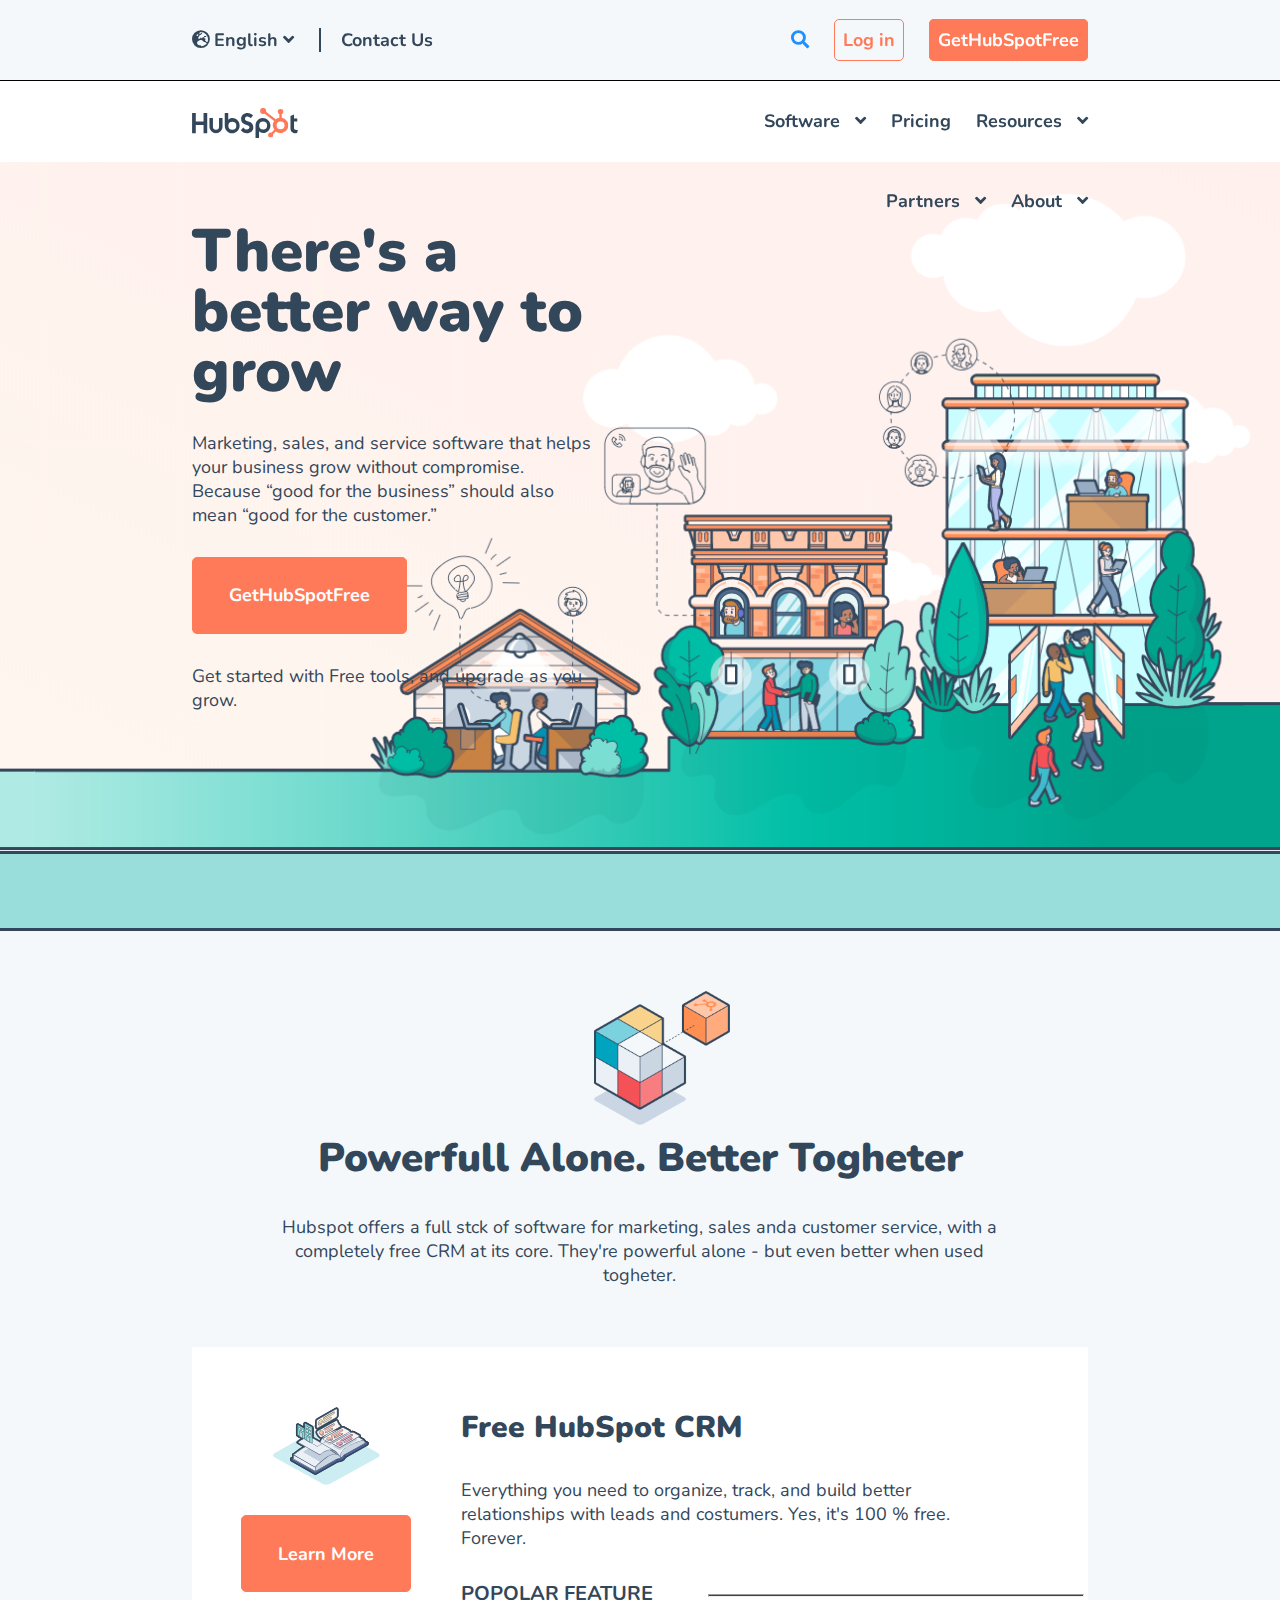
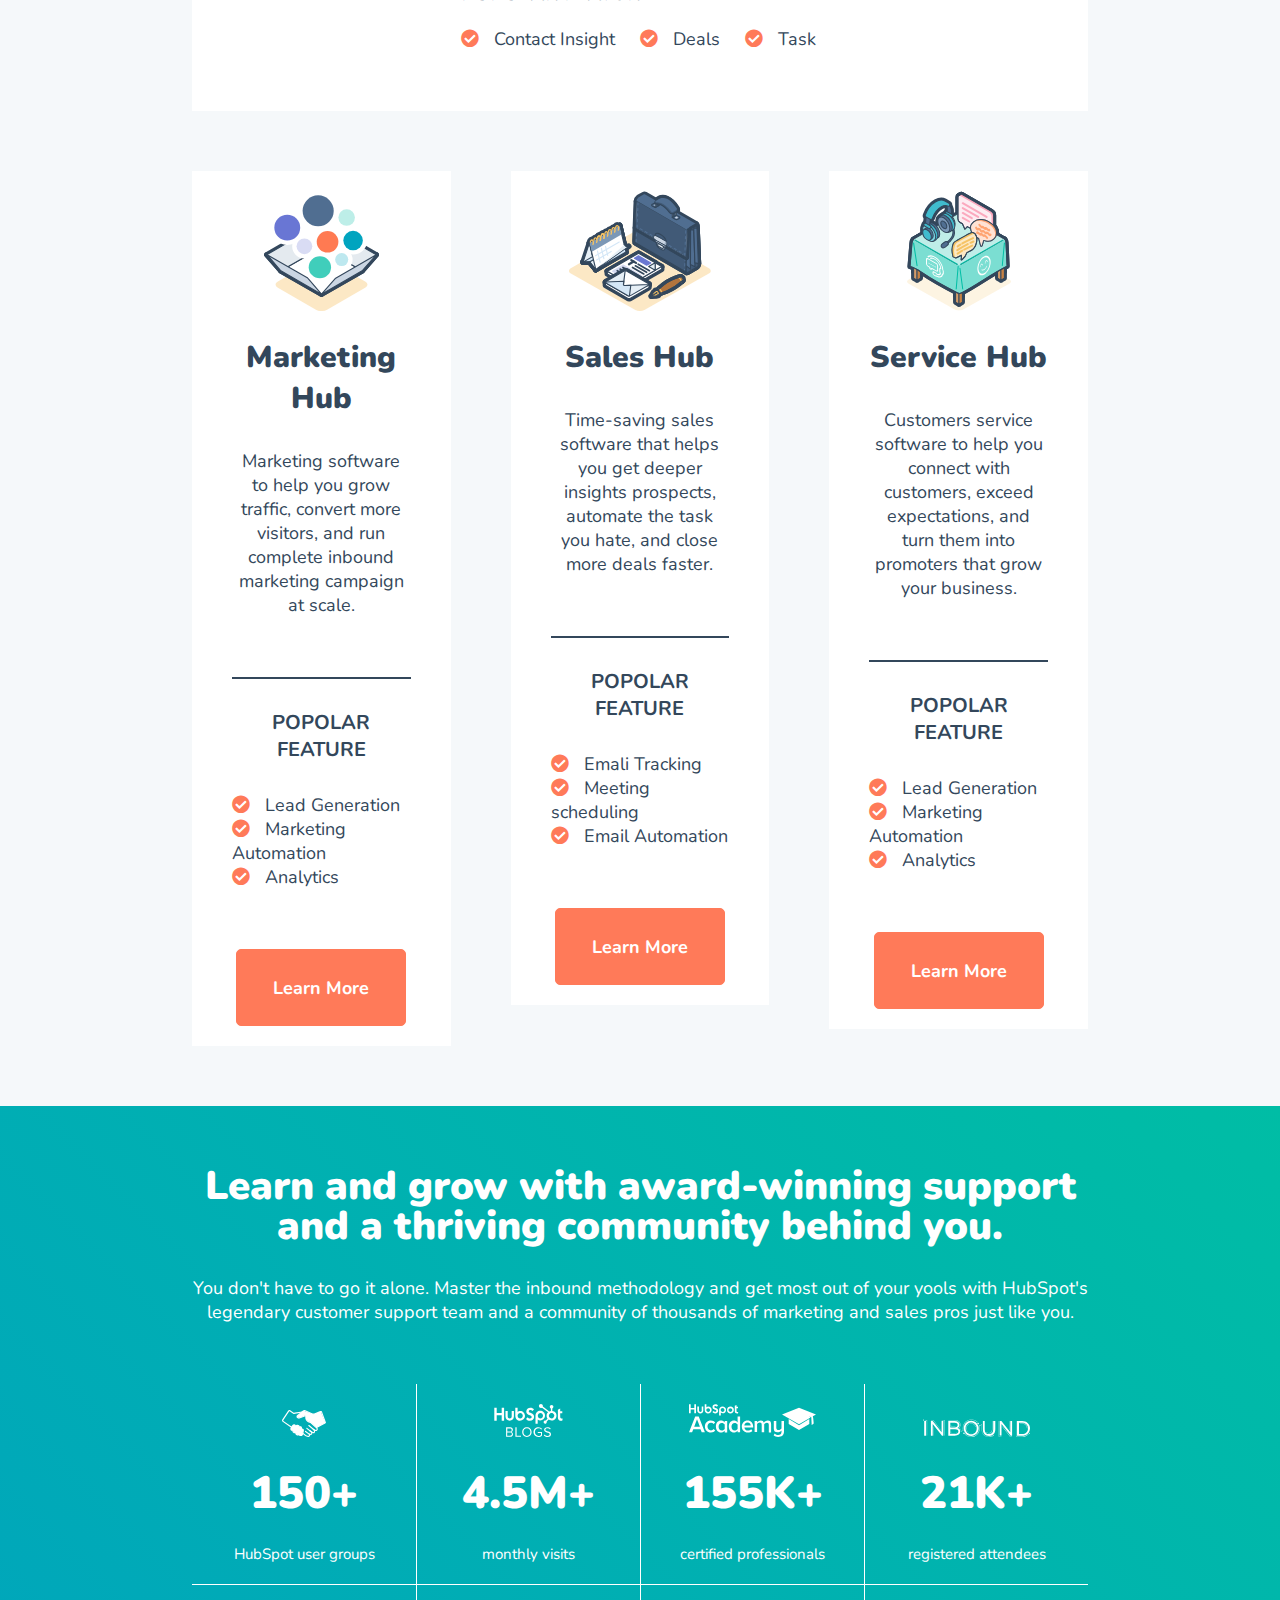
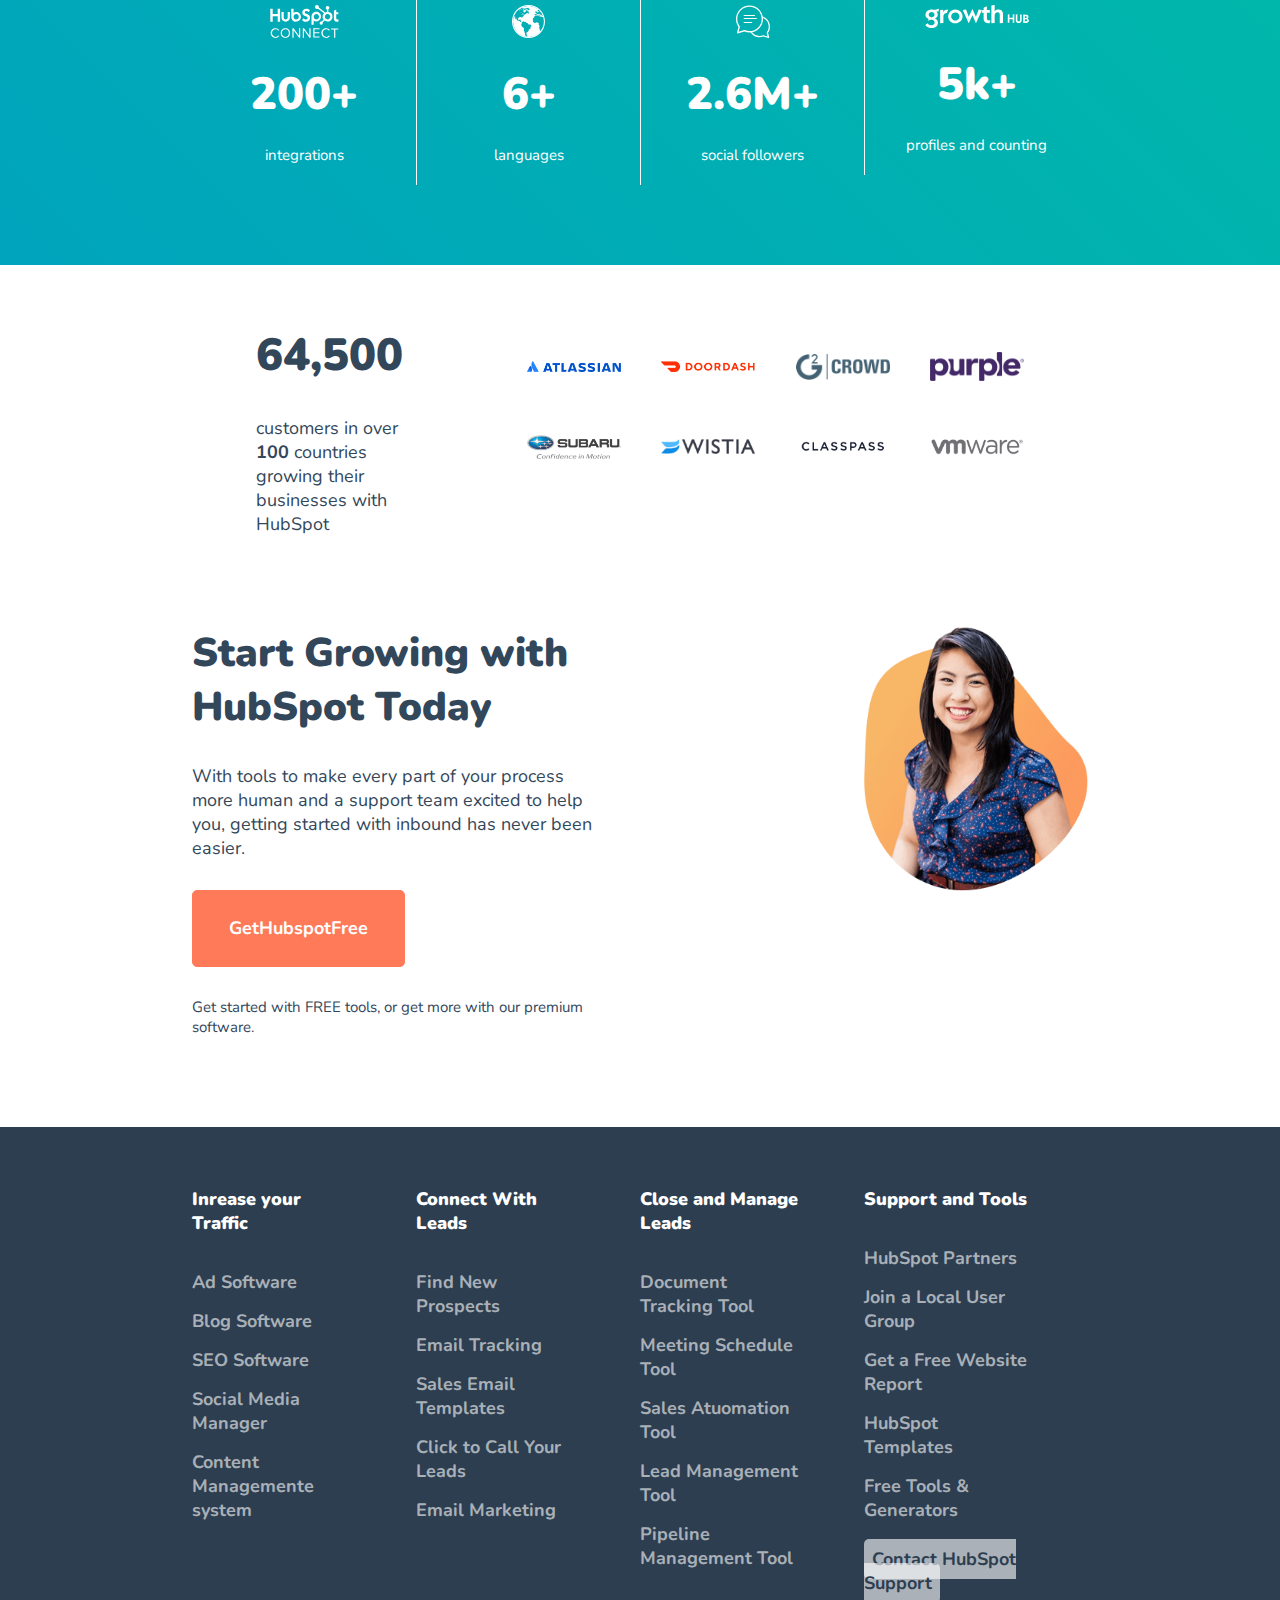
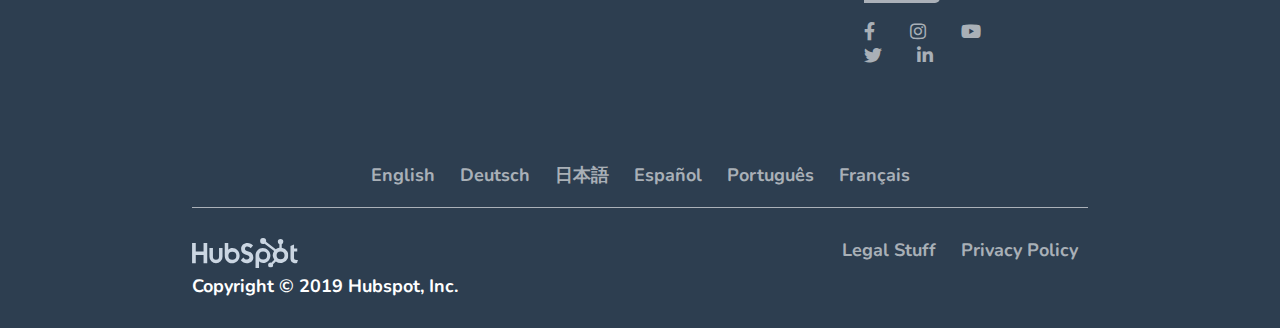
==== index.html @ 2c370703 "page works - working on improving code" ====
<!DOCTYPE html>
<html lang="en" dir="ltr">
    <head>
        <meta charset="utf-8">
        <link rel="stylesheet" href="https://cdnjs.cloudflare.com/ajax/libs/font-awesome/5.15.2/css/all.min.css">
        <link rel="stylesheet" href="css/style.css">
        <link rel="preconnect" href="https://fonts.gstatic.com">
        <link href="https://fonts.googleapis.com/css2?family=Nunito:wght@400;700;900&display=swap" rel="stylesheet">
        <title>HubSpot</title>
    </head>

    <body>

        <!-- header composto da due navbar -->
        <header class="stick">
            <nav>
                <div id="nav1" class="row container">
                    <div class="column">
                        <ol>
                            <li>
                                <a href="#">
                                    <i class="fas fa-globe-europe"></i>
                                    <span>English</span>
                                    <i class="fas fa-angle-down"></i>
                                </a>
                            </li>
                            <li>
                                <a href="#">Contact Us</a>
                            </li>
                        </ol>
                    </div>

                    <div class="column">
                        <ol>
                            <li>
                                <a href="#"><i class="fa fa-search"></i></a>
                            </li>
                            <li>
                                <a href="#">Log in</a>
                            </li>
                            <li>
                                <a class="orange-button" href="#">GetHubSpotFree</a>
                            </li>
                        </ol>
                    </div>
                </div>
            </nav>

            <nav>
                <div id="nav2" class="row container">
                    <div class="column">
                        <a href="#"><img src="img/logo.svg" alt="Hubspot Logo"></a>
                    </div>

                    <div class="column">
                        <ol>
                            <li>
                                <a href="#">Software</a>
                                <i class="fas fa-angle-down"></i>
                            </li>
                            <li>
                                <a href="#">Pricing</a>
                            </li>
                            <li>
                                <a href="#">Resources</a>
                                <i class="fas fa-angle-down"></i>
                            </li>
                            <li>
                                <a href="#">Partners</a>
                                <i class="fas fa-angle-down"></i>
                            </li>
                            <li>
                                <a href="#">About</a>
                                <i class="fas fa-angle-down"></i>
                            </li>
                        </ol>
                    </div>
                </div>
            </nav>
        </header>


        <!-- jumbotron con immagine testo e pulsante -->
        <section class="jumbotron">
            <div class="container">
                <div class="jumbo-text">
                    <h1>There's a better way to grow</h1>
                    <p>
                        Marketing, sales, and service software that helps your business grow without compromise. Because “good for the business” should also mean “good for the customer.”
                    </p>
                    <a class="orange-button" href="#">
                        GetHubSpotFree
                    </a>
                    <p>
                        Get started with Free tools, and upgrade as you grow.
                    </p>
                </div>
        </div>
        </section>


        <!-- separatore orizzontale tra jumbotron e main -->
        <section>
            <div id="divider">
            </div>
        </section>


        <!-- corpo principale della pagina -->
        <main>

            <!-- sezione a tutta larghezza con immagine e testo -->
            <section class="rubik">
                <div class="container">
                    <img src="img/cube.png" alt="hubspot customized rubik cube">
                    <h2>
                        Powerfull Alone. Better Togheter
                    </h2>
                    <p>
                        Hubspot offers a full stck of software for marketing, sales anda customer service, with a completely free CRM at its core. They're powerful alone - but even better when used togheter.
                    </p>
                </div>
            </section>


            <!-- sezione free con due colonne non uguali -->
            <section class="free">
                <div class="row container">
                    <div class="column">
                        <img src="img/book.svg" alt="Book">
                        <a class="orange-button" href="#">Learn More</a>
                    </div>

                    <div class="column">
                        <h3>Free HubSpot CRM</h3>
                        <p>Everything you need to organize, track, and build better relationships with leads and costumers. Yes, it's 100<span>	&#37;</span> free. Forever.</p>
                        <h4>POPOLAR FEATURE  </h4>
                        <hr>
                        <ol>
                            <li>
                                <i class="fas fa-check-circle"></i>
                                <a href="#">Contact Insight</a>
                            </li>
                            <li>
                                <i class="fas fa-check-circle"></i>
                                <a href="#">Deals</a>
                            </li>
                            <li>
                                <i class="fas fa-check-circle"></i>
                                <a href="#">Task</a>
                            </li>
                        </ol>
                    </div>
                </div>
            </section>


            <!-- sezione "features" a tre colonne -->
            <section class="features">
                <div class="row container">
                    <div class="column">
                        <div class="col-obj">
                            <img src="img/marketing.svg" alt="Open box with bubbles">
                            <h3>
                                Marketing Hub
                            </h3>
                            <p>
                                Marketing software to help you grow traffic, convert more visitors, and run complete inbound marketing campaign at scale.
                            </p>
                            <h4>POPOLAR FEATURE</h4>
                            <ol>
                                <li>
                                    <i class="fas fa-check-circle"></i>
                                    <a href="#">Lead Generation</a>
                                </li>
                                <li>
                                    <i class="fas fa-check-circle"></i>
                                    <a href="#">Marketing Automation</a>
                                </li>
                                <li>
                                    <i class="fas fa-check-circle"></i>
                                    <a href="#">Analytics</a>
                                </li>
                            </ol>
                            <a class="orange-button" href="#">Learn More</a>
                        </div>
                    </div>

                    <div class="column">
                        <div class="col-obj">
                            <img src="img/sales.svg" alt="office-working stuff">
                            <h3>
                                Sales Hub
                            </h3>
                            <p>
                                Time-saving sales software that helps you get deeper insights prospects, automate the task you hate, and close more deals faster.
                            </p>
                            <h4>POPOLAR FEATURE</h4>
                            <ol>
                                <li>
                                    <i class="fas fa-check-circle"></i>
                                    <a href="#">Emali Tracking</a>
                                </li>
                                <li>
                                    <i class="fas fa-check-circle"></i>
                                    <a href="#">Meeting scheduling</a>
                                </li>
                                <li>
                                    <i class="fas fa-check-circle"></i>
                                    <a href="#">Email Automation</a>
                                </li>
                            </ol>
                            <a class="orange-button" href="#">Learn More</a>
                        </div>
                    </div>

                    <div class="column">
                        <div class="col-obj">
                            <img src="img/service.svg" alt="table with headphones and messages">
                            <h3>
                                Service Hub
                            </h3>
                            <p>
                                Customers service software to help you connect with customers, exceed expectations, and turn them into promoters that grow your business.
                            </p>
                            <h4>POPOLAR FEATURE</h4>
                            <ol>
                                <li>
                                    <i class="fas fa-check-circle"></i>
                                    <a href="#">Lead Generation</a>
                                </li>
                                <li>
                                    <i class="fas fa-check-circle"></i>
                                    <a href="#">Marketing Automation</a>
                                </li>
                                <li>
                                    <i class="fas fa-check-circle"></i>
                                    <a href="#">Analytics</a>
                                </li>
                            </ol>
                            <a class="orange-button" href="#">Learn More</a>
                        </div>
                    </div>
                </div>
            </section>


            <!-- sezione community con testo e "tabella" -->
            <section class="community">
                <div class="container">
                    <h2>
                        Learn and grow with award-winning support and a thriving community behind you.
                    </h2>
                    <p>
                        You don't have to go it alone. Master the inbound methodology and get most out of your yools with HubSpot's legendary customer support team and a community of thousands of marketing and sales pros just like you.
                    </p>
                    <div class="row">
                        <div class="column">
                            <img src="img/homepage_community_agency.svg" alt="Shaking hands">
                            <div class="number">
                                150+
                            </div>
                            <p>
                                HubSpot user groups
                            </p>
                        </div>
                        <div class="column">
                            <img src="img/homepage_community_blog.svg" alt="Hubspot blogs logo">
                            <div class="number">
                                4.5M+
                            </div>
                            <p>
                                monthly visits
                            </p>
                        </div>
                        <div class="column">
                            <img src="img/homepage_community_academy.svg" alt="hubspot accademy logo">
                            <div class="number">
                                155K+
                            </div>
                            <p>
                                certified professionals
                            </p>
                        </div>
                        <div class="column">
                            <img src="img/homepage_community_inbound.svg" alt="inbound logo">
                            <div class="number">
                                21K+
                            </div>
                            <p>
                                registered attendees
                            </p>
                        </div>
                    </div>

                    <div class="row">
                        <div class="column">
                            <img src="img/homepage_community_connect.svg" alt="hubspot connect logo">
                            <div class="number">
                                200+
                            </div>
                            <p>
                                integrations
                            </p>
                        </div>
                        <div class="column">
                            <img src="img/homepage_community_globe.svg" alt="world icon">
                            <div class="number">
                                6+
                            </div>
                            <p>
                                languages
                            </p>
                        </div>
                        <div class="column">
                            <img src="img/homepage_community_followers.svg" alt="social logo">
                            <div class="number">
                                2.6M+
                            </div>
                            <p>
                                social followers
                            </p>
                        </div>
                        <div class="column">
                            <img src="img/growthhub-white-small-1.svg" alt="growth hub logo">
                            <div class="number">
                                5k+
                            </div>
                            <p>
                                profiles and counting
                            </p>
                        </div>
                    </div>
                </div>
            </section>


            <!-- sezione clienti attivi divisa in due colonne non uguali-->
            <section class="customers">
                <div class="row container">
                    <div class="column">
                        <div class="number">
                            64,500
                        </div>
                        <p>
                            customers in over <b>100</b> countries growing their businesses with HubSpot
                        </p>
                    </div>

                    <div class="column">
                        <div class="row">
                            <div class="nested-col">
                                <img src="img/atlassian.png" alt="atlassian logo">
                            </div>
                            <div class="nested-col">
                                <img src="img/doordash.png" alt="doordash logo">
                            </div>
                            <div class="nested-col">
                                <img src="img/g2crowd-logo@2x.png" alt="g2crowd logo">
                            </div>
                            <div class="nested-col">
                                <img src="img/purple-logo@2x.png" alt="purple logo">
                            </div>
                        </div>

                        <div class="row">
                            <div class="nested-col">
                                <img src="img/subaru.png" alt="subaru logo">
                            </div>
                            <div class="nested-col">
                                <img src="img/wistia.png" alt="wistia logo">
                            </div>
                            <div class="nested-col">
                                <img src="img/classpass.png" alt="classpass logo">
                            </div>
                            <div class="nested-col">
                                <img src="img/vmware.png" alt="vmware logo">
                            </div>
                        </div>
                    </div>

                </div>
            </section>


            <!-- sezione get started con due colonne uguali-->
            <section class="get-started">
                <div class="row container">
                    <div class="column">
                        <h2>
                            Start Growing with HubSpot Today
                        </h2>
                        <p>
                            With tools to make every part of your process more human and a support team excited to help you, getting started with inbound has never been easier.
                        </p>
                        <a class="orange-button" href="#">
                            GetHubspotFree
                        </a>
                        <p>
                            Get started with FREE tools, or get more with our premium software.
                        </p>
                    </div>

                    <div class="column">
                        <img src="img/woman.webp" alt="happy girl">
                    </div>
                </div>
            </section>

        </main>

        <!-- footer diviso in due macroaree -->
        <footer>

            <!-- prima parte divisa in 4 colonne uguali-->
            <section id="fast-links" class="row container">
                <div class="column">
                    <ol>
                        <li><a href="#">Inrease your Traffic</a></li>
                        <li><a href="#">Ad Software</a></li>
                        <li><a href="#">Blog Software</a></li>
                        <li><a href="#">SEO Software</a></li>
                        <li><a href="#">Social Media Manager</a></li>
                        <li><a href="#">Content Managemente system</a></li>
                    </ol>
                </div>

                <div class="column">
                    <ol>
                        <li><a href="#">Connect With Leads</a></li>
                        <li><a href="#">Find New Prospects</a></li>
                        <li><a href="#">Email Tracking</a></li>
                        <li><a href="#">Sales Email Templates</a></li>
                        <li><a href="#">Click to Call Your Leads</a></li>
                        <li><a href="#">Email Marketing</a></li>
                    </ol>
                </div>

                <div class="column">
                    <ol>
                        <li><a href="#">Close and Manage Leads</a></li>
                        <li><a href="#">Document Tracking Tool</a></li>
                        <li><a href="#">Meeting Schedule Tool</a></li>
                        <li><a href="#">Sales Atuomation Tool</a></li>
                        <li><a href="#">Lead Management Tool</a></li>
                        <li><a href="#">Pipeline Management Tool</a></li>
                    </ol>
                </div>

                <div class="column">
                    <ol>
                        <li><a href="#">Support and Tools</a></li>
                        <li><a href="#">HubSpot Partners</a></li>
                        <li><a href="#">Join a Local User Group</a></li>
                        <li><a href="#">Get a Free Website Report</a></li>
                        <li><a href="#">HubSpot Templates</a></li>
                        <li><a href="#">Free Tools <span>&amp;</span> Generators</a></li>
                        <li id="gimmespace"><a id="white-button" href="#">Contact HubSpot Support</a></li>
                        <li>
                            <a href="#">
                                <i class="fab fa-facebook-f"></i>
                                <i class="fab fa-instagram"></i>
                                <i class="fab fa-youtube"></i>
                                <i class="fab fa-twitter"></i>
                                <i class="fab fa-linkedin-in"></i>
                            </a>
                        </li>
                    </ol>
                </div>
            </section>

            <!-- seconda parte - lista delle lingue disponibili-->
            <div id="lang">
                <div class="container">
                    <ol>
                        <li><a href="#">English</a></li>
                        <li><a href="#">Deutsch</a></li>
                        <li><a href="#">日本語</a></li>
                        <li><a href="#">Espa<span>&ntilde;</span>ol</a></li>
                        <li><a href="#">Portugu<span>&ecirc;</span>s</a></li>
                        <li><a href="#">Fran<span>&ccedil;</span>ais</a></li>
                    </ol>
                </div>
            </div>


            <!-- terza parte divisa in due colonne uguali -->
            <section id="policy">
                <div class="row container">
                    <div class="column">
                        <img src="img/logo_gray.svg" alt="HubSpot logo">
                        <p>
                            Copyright <span>&copy;</span> 2019 Hubspot, Inc.
                        </p>
                    </div>

                    <div class="column">
                        <ol>
                            <li><a href="#">Legal Stuff</a></li>
                            <li><a href="#">Privacy Policy</a></li>
                        </ol>
                    </div>
                </div>
            </section>

        </footer>

    </body>
</html>
---- css/style.css ----
/* REGOLE GENERALI */
*{
    margin: 0;
    padding: 0;
    box-sizing: border-box;
}

body{
    background-color: #f5f8fa;
    font-family: 'Nunito', sans-serif;
    color: #33475b;
    font-size: 18px;
}

/* stacco le varie sezioni - se cambio questo margine devo cambiare anche i margini di fast-links nel footer che sovrascrive questo*/
section{
    margin-bottom: 60px;
}

/* regole di testo generali */
a{
    text-decoration: none;
    color: #33475b;
}

li{
    list-style-type: none;
}

p{
    padding: 30px 0;
}

h1{
    font-size: 60px;
    font-weight: 900;
}

h2{
    font-size: 40px;
    font-weight: 900;
}

h3{
    font-size: 30px;
    font-weight: 900;
}

h4{
    font-size: 20px;
    font-weight: 700;
}

/* numeroni sparsi qua e là */
.number{
    font-size: 45px;
    font-weight: 900;
}

/* check marker delle liste */
.fa-check-circle{
    color: #ff7a59;
    padding-right: 10px;
}

/* tolti alcuni sfondi, il contenuto della pagina non è a tutta larghezza */
.container{
    width: 70%;
    margin: auto;
}

/* clearfix */
.row::after{
    content: "";
    display: table;
    clear: both;
}

/* un sacco di pulsanti arancioni tutti uguali */
.orange-button{
    background-color: #ff7a59;
    color: white;
    border: 1px solid #ff7a59;
    border-radius: 5px;
    padding: 1.411em 2em;
    display: inline-block;
    font-weight: 700;
}



/* HEADER */
/* header resta sempre in primo piano attaccato in cima scrollando la pagina */
.stick{
        width: 100%;
        position: sticky;
        top: 0;
        z-index: 999;
    }

nav .column{
    float: left;
    width: 50%;
    line-height: 80px;
    font-weight: 700;
    height: 80px;
}

/* riga superiore */
/* setto i background color perchè così scrollando prendono il background di .stick
e vanno sopra tutto */
header nav:first-child{
    background-color: #f5f8fa;
}

header nav:last-child{
    background-color: white;
}

nav li{
    display: inline-block;
}

/* seleziono "contact us", lo distanzio e gli metto la barretta verticale a sx */
#nav1 div:first-child li:last-child a{
    padding-left: 20px;
    margin-left: 20px;
    border-left: 2px solid #33475b;
}

#nav1 div:last-child, #nav2 div:last-child{
    text-align: right;
}

/* seleziono login */
#nav1 div:last-child li:nth-child(2) a{
    margin: 0 20px;
    padding: 8px 8px;
    border: 1px solid #ff7a59;
    border-radius: 5px;
    color: #ff7a59;
}

#nav1 .fa-search{
    color: #1E90FF;
}

#nav1 .orange-button{
    display: inline;
    padding: 8px 8px;
}

/* riga inferiore */
#nav2 img{
    vertical-align: middle;
}

#nav2 div:last-child li:nth-child(1n+2){
    margin-left: 20px;
}

#nav2 .fa-angle-down{
    margin-left: 10px;
}

header nav:last-child{
    border-top: 1px solid black;
}




/* JUMBOTRON */
.jumbotron{
    background-image: url(../img/jumbotron.png);
    background-position: right;
    height: 690px;
    background-size: cover;
    margin-bottom: 0;
}

.jumbo-text{
    width: 45%;
}

.jumbo-text > h1{
    padding-top: 60px;
    line-height: 60px;
}




/* separatore orizzintale tra jumbotron e main */
#divider{
    height: 80px;
    background-color: #99deda;
    border-top: 3px solid #33475b;
    border-bottom: 3px solid #33475b;
}




/* SEZIONE "CUBO DI RUBIK" */
.rubik .container{
    text-align: center;
}

.rubik img{
    width: 20%;
}

/* devo resettare il padding perchè questa sezione finisce con il paragrafo e quindi il suo padding si sommerebbe al margine inferiori dato di base alle sezioni */
.rubik p{
    padding-bottom: 0;
    width: 80%;
    margin: auto;
}




/* SEZIONE FREE HUBSPOT */
.free .row.container{
    background-color: white;
    padding: 60px 0;
}

/* colonna a sinistra */
.free .column:first-child{
    float: left;
    width: 30%;
    text-align: center;
}

/* colonna a destra */
.free .column:last-child{
    float: left;
    width: 70%;
}

.free img{
    display: block;
    width: 40%;
    margin: auto;
    margin-bottom: 30px;
}

.free p{
    width: 80%;
}

/* linea a lato di h4 */
.free hr{
    display: inline-block;
    height: 3px;
    width: 60%;
    background-color: #33475b;
    vertical-align: middle;
    margin-left: 50px;
}

.free h4{
    display: inline-block;
}

.free li{
    display: inline-block;
    padding: 20px 20px 0 0;
}




/* SEZIONE FEATURES */
.features .column{
    float: left;
    width: calc((100% - 120px) / 3);
    background-color: white;
}

/* margini laterali alla colonna centrale */
.features .column:nth-child(2){
    margin: 0 60px;
}

/* contenitore interno alle colonne per gestire margine e posizione di tutto il suo contenuto (forse è eccessivo - potevo dare text align a column e gestire i margini a mano?) */
.col-obj{
    margin: 20px 40px;
    text-align: center;
}

.features img{
    height: 120px;
    margin-bottom: 20px;
}

.features p{
    padding-bottom: 60px;
    border-bottom: 2px solid #33475b;
    margin-bottom: 30px;
}

.features ol{
    text-align: left;
    margin: 30px 0 60px 0;
}






/* SEZIONE COMMUNITY */
.community{
    background-image: linear-gradient(45deg,#00a4bd,#00bda5);
    margin-bottom: 0;
}

.community .container{
    text-align: center;
    color: white;
}

.community h2{
    padding-top: 60px;
    line-height: 40px;
}

.community .container  > p{
    padding-bottom: 60px;
}

/* due righe da 4 colonne */
.community .column{
    float: left;
    width: 25%;
    text-align: center;
}

/* paddo l'interno di ogni colonna */
.community .column img, .community .column p{
    padding: 20px 0;
    font-size: 15px;
}

/* prendo le colonne della seconda riga e gli metto un bordo superiore */
.community .row:last-child .column:nth-child(1n+1){
    border-top: 1px solid white;
}

/* prendo tutte le colonne a parte le prima di ogni riga e metto un bordo a sx */
.community .column:nth-child(1n+2){
    border-left: 1px solid white;
}

.community .row:last-child{
    padding-bottom: 80px;
}




/* SEZIONE CUSTOMERS */
.customers{
    background-color: white;
    margin: 0;
    padding-top: 60px;
}

.customers .container{
    width: 60%;
}

.customers .column:first-child{
    float: left;
    width: 30%;

}

.customers .column:last-child{
    float: left;
    width: 70%;
}

.customers p{
    width: 65%;
}

.nested-col{
    float: left;
    width: 25%;
    line-height: 80px;
    text-align: right;
}

.nested-col img{
    width: 70%;
    vertical-align: middle;
}





/* SEZIONE GET STARTED */
.get-started{
    background-color: white;
    margin: 0;
    padding: 60px 0;
}

.get-started .column{
    float: left;
    width: 50%;
}

.get-started .column:first-child{
    padding-right: 5%;
}

.get-started .column:last-child{
    text-align: right;
}

.get-started p:last-child{
    font-size: 15px;
}

.get-started img{
    width: 50%;
}




/* FOOTER */
footer{
    background-color: #2d3e50;
    color: #FFFFFF99
}

footer a{
    color: #FFFFFF99;
    font-weight: 700;
}

#fast-links li:first-child a{
    color: white;
    font-weight: 900;
}

/* setto le 4 colonne e sovrascrivo i margini dati nelle regole generali */
#fast-links .column{
    float: left;
    margin: 60px 60px 80px 0;
    width: calc((100% - 240px) / 4);
}

#fast-links li{
    margin-bottom: 15px;
}

#fast-links li:first-child{
    padding-bottom: 20px;
}

#fast-links i{
    padding-right: 30px;
}

#white-button{
    padding: 8px;
    background-color: #FFFFFF99;
    color: #2d3e50;
    border-radius: 5px;
}

#gimmespace{
    padding: 10px 0;
}




#lang .container{
    border-bottom: 1px solid #FFFFFF99;
    text-align: center;
    margin-bottom: 30px;
}

#lang li, #policy li{
    padding: 0 10px 20px 10px;
    display: inline-block;
}

/* sovrascrivo i margini dati nelle regole generali per evitare che in fondo
alla pagina si con il margin-bottom di 40px ci sia uno stacco tra sfondo header
e sfondo body */
#policy{
    margin-bottom: 0;
}

#policy .column{
    float: left;
    width: 50%;
}

#policy .column:last-child{
    text-align: right;
}

#policy p{
    padding-top: 0;
    font-weight: 700;
    color: white;
}
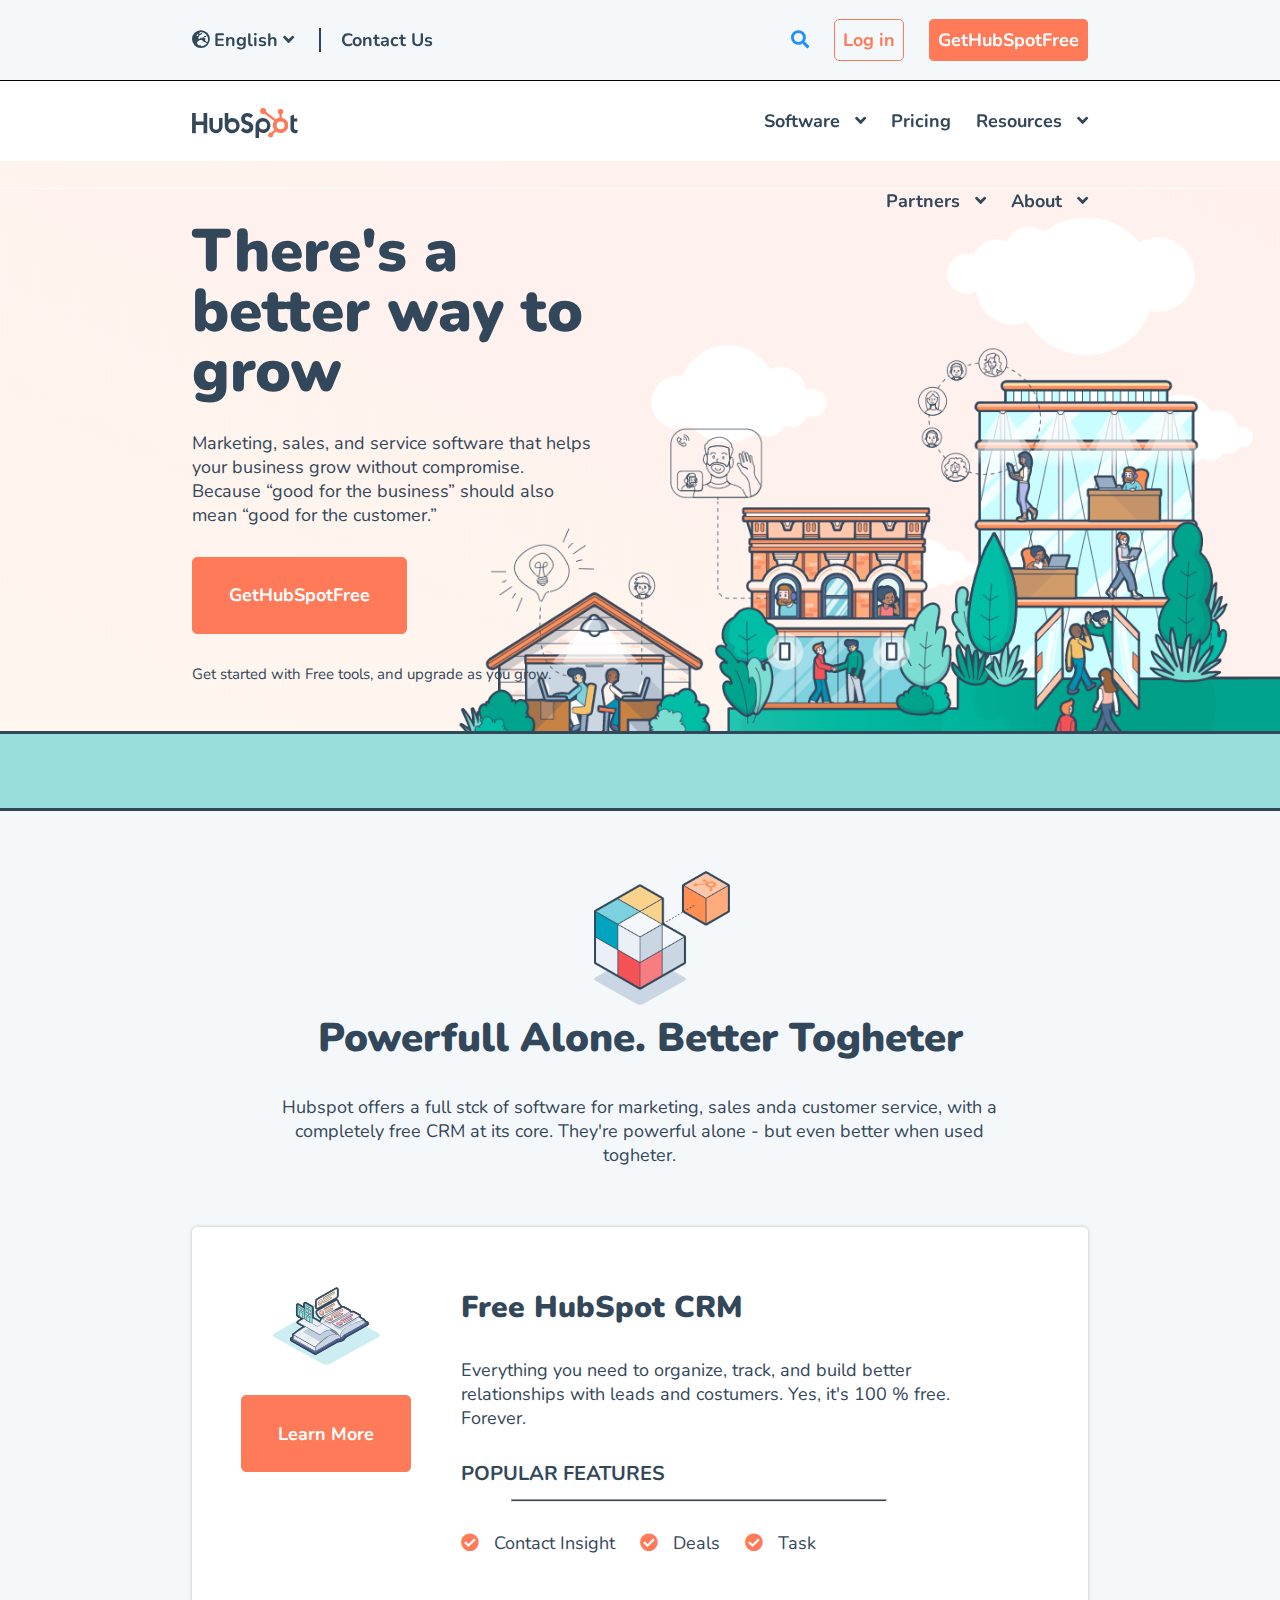
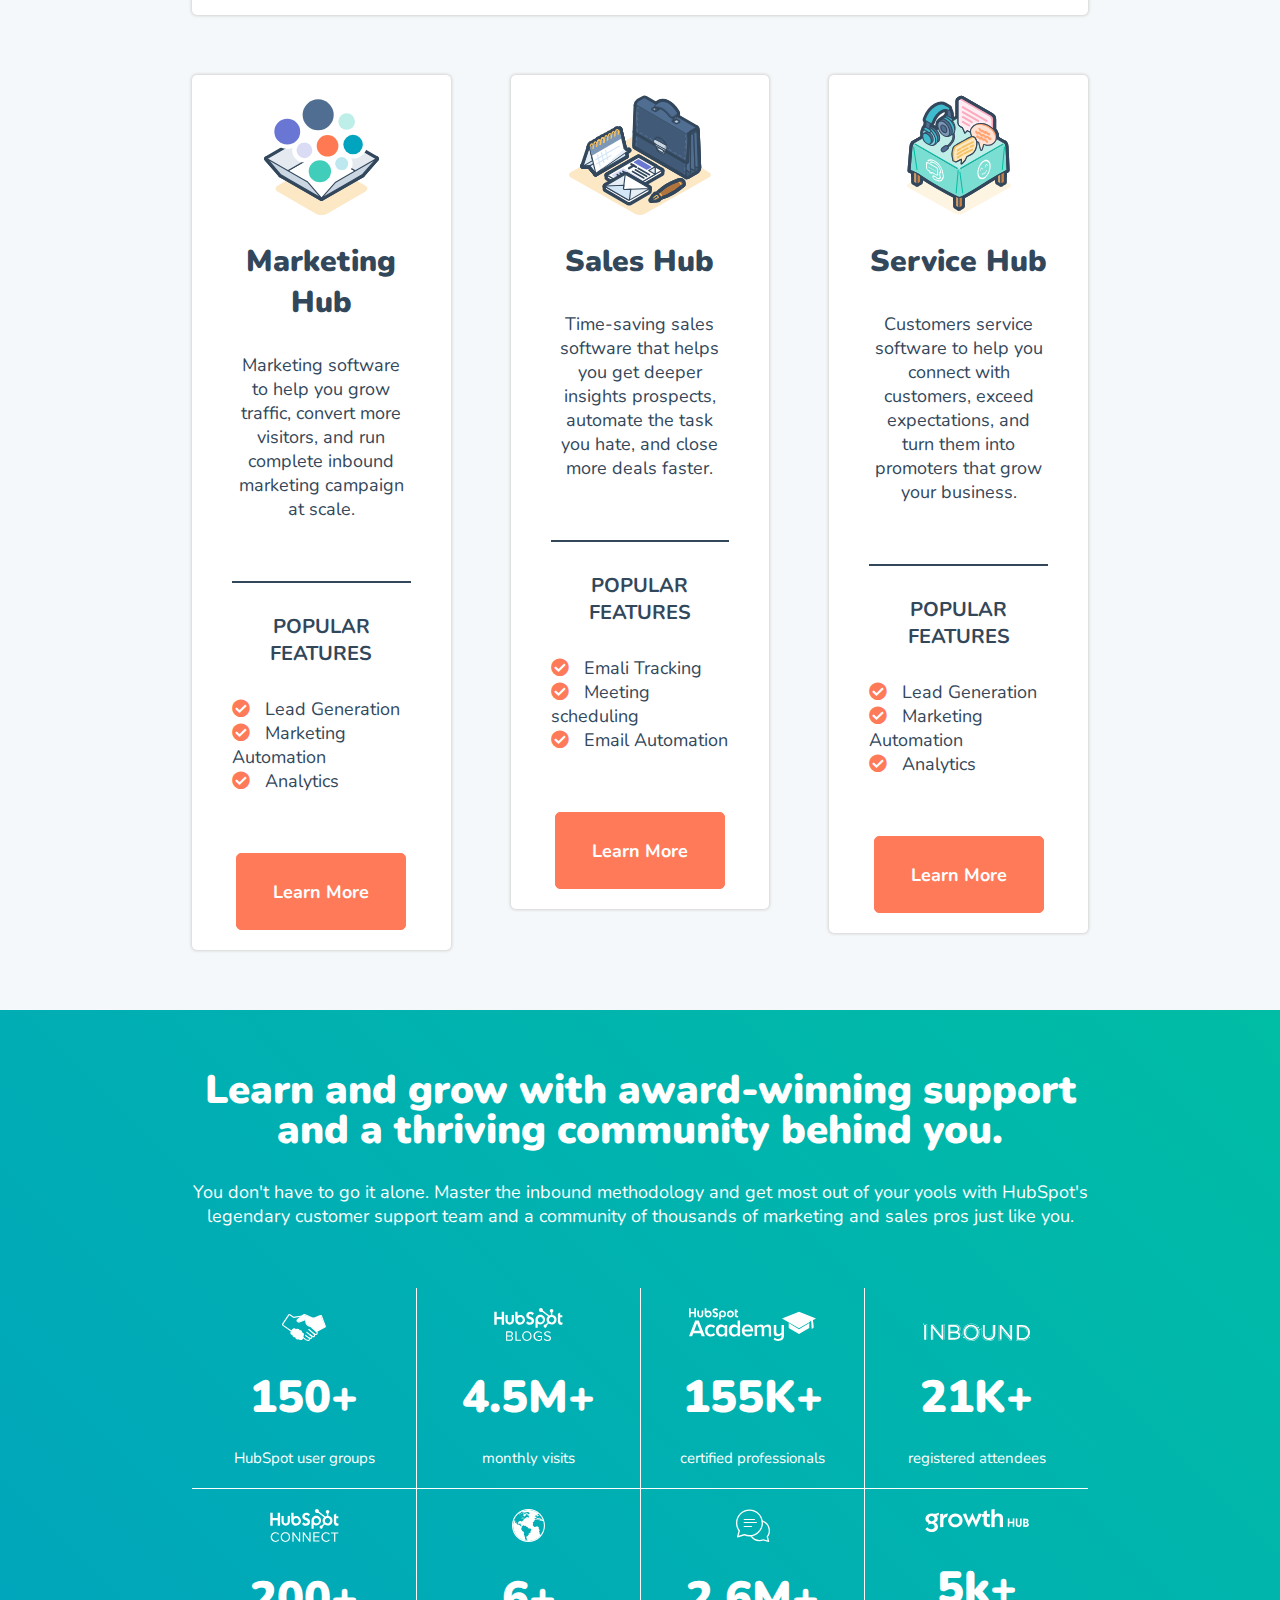
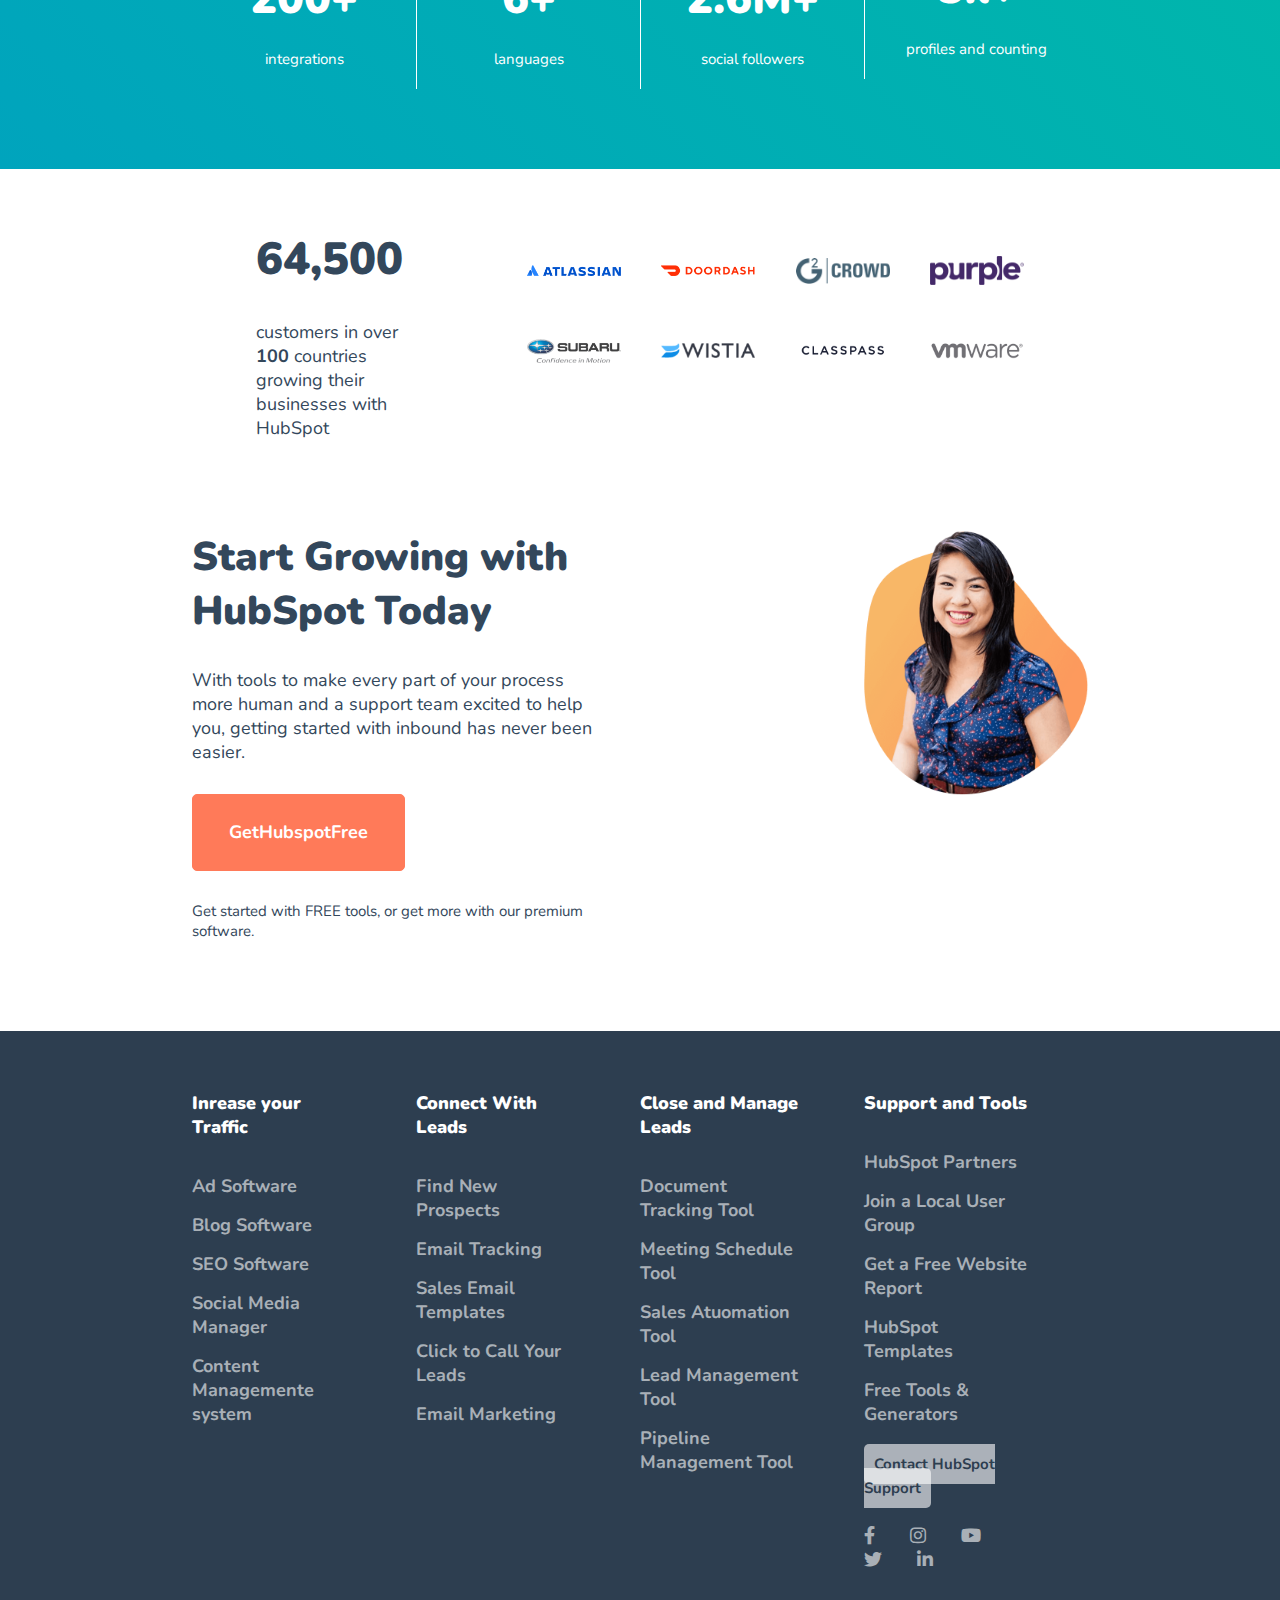
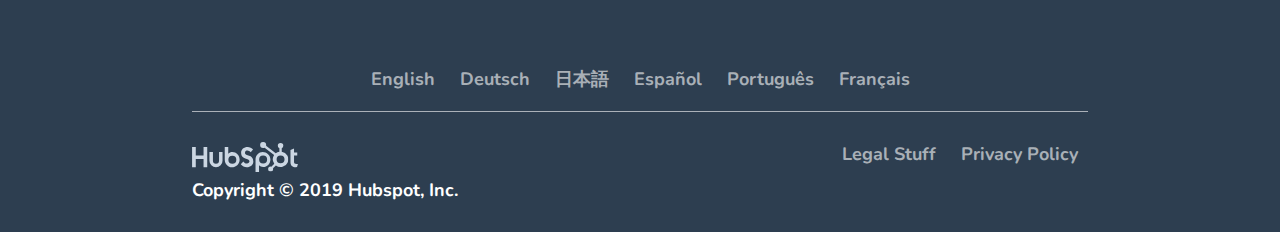
==== commit e8ae9b56: "box shadows - "divider" now ::after pseudo-selector" ====
--- a/index.html
+++ b/index.html
@@ -91,18 +91,11 @@
                     <a class="orange-button" href="#">
                         GetHubSpotFree
                     </a>
-                    <p>
+                    <p class="small">
                         Get started with Free tools, and upgrade as you grow.
                     </p>
                 </div>
         </div>
-        </section>
-
-
-        <!-- separatore orizzontale tra jumbotron e main -->
-        <section>
-            <div id="divider">
-            </div>
         </section>
 
 
@@ -134,7 +127,7 @@
                     <div class="column">
                         <h3>Free HubSpot CRM</h3>
                         <p>Everything you need to organize, track, and build better relationships with leads and costumers. Yes, it's 100<span>	&#37;</span> free. Forever.</p>
-                        <h4>POPOLAR FEATURE  </h4>
+                        <h4>POPULAR FEATURES</h4>
                         <hr>
                         <ol>
                             <li>
@@ -167,7 +160,7 @@
                             <p>
                                 Marketing software to help you grow traffic, convert more visitors, and run complete inbound marketing campaign at scale.
                             </p>
-                            <h4>POPOLAR FEATURE</h4>
+                            <h4>POPULAR FEATURES</h4>
                             <ol>
                                 <li>
                                     <i class="fas fa-check-circle"></i>
@@ -195,7 +188,7 @@
                             <p>
                                 Time-saving sales software that helps you get deeper insights prospects, automate the task you hate, and close more deals faster.
                             </p>
-                            <h4>POPOLAR FEATURE</h4>
+                            <h4>POPULAR FEATURES</h4>
                             <ol>
                                 <li>
                                     <i class="fas fa-check-circle"></i>
@@ -223,7 +216,7 @@
                             <p>
                                 Customers service software to help you connect with customers, exceed expectations, and turn them into promoters that grow your business.
                             </p>
-                            <h4>POPOLAR FEATURE</h4>
+                            <h4>POPULAR FEATURES</h4>
                             <ol>
                                 <li>
                                     <i class="fas fa-check-circle"></i>
@@ -260,7 +253,7 @@
                             <div class="number">
                                 150+
                             </div>
-                            <p>
+                            <p class="small">
                                 HubSpot user groups
                             </p>
                         </div>
@@ -269,7 +262,7 @@
                             <div class="number">
                                 4.5M+
                             </div>
-                            <p>
+                            <p class="small">
                                 monthly visits
                             </p>
                         </div>
@@ -278,7 +271,7 @@
                             <div class="number">
                                 155K+
                             </div>
-                            <p>
+                            <p class="small">
                                 certified professionals
                             </p>
                         </div>
@@ -287,7 +280,7 @@
                             <div class="number">
                                 21K+
                             </div>
-                            <p>
+                            <p class="small">
                                 registered attendees
                             </p>
                         </div>
@@ -299,7 +292,7 @@
                             <div class="number">
                                 200+
                             </div>
-                            <p>
+                            <p class="small">
                                 integrations
                             </p>
                         </div>
@@ -308,7 +301,7 @@
                             <div class="number">
                                 6+
                             </div>
-                            <p>
+                            <p class="small">
                                 languages
                             </p>
                         </div>
@@ -317,7 +310,7 @@
                             <div class="number">
                                 2.6M+
                             </div>
-                            <p>
+                            <p class="small">
                                 social followers
                             </p>
                         </div>
@@ -326,7 +319,7 @@
                             <div class="number">
                                 5k+
                             </div>
-                            <p>
+                            <p class="small">
                                 profiles and counting
                             </p>
                         </div>
@@ -455,7 +448,7 @@
                         <li><a href="#">Get a Free Website Report</a></li>
                         <li><a href="#">HubSpot Templates</a></li>
                         <li><a href="#">Free Tools <span>&amp;</span> Generators</a></li>
-                        <li id="gimmespace"><a id="white-button" href="#">Contact HubSpot Support</a></li>
+                        <li id="gimmespace"><a class="small" id="white-button" href="#">Contact HubSpot Support</a></li>
                         <li>
                             <a href="#">
                                 <i class="fab fa-facebook-f"></i>
--- a/css/style.css
+++ b/css/style.css
@@ -12,7 +12,7 @@
     font-size: 18px;
 }
 
-/* stacco le varie sezioni - se cambio questo margine devo cambiare anche i margini di fast-links nel footer che sovrascrive questo*/
+/* stacco le varie sezioni - se cambio questo margine devo cambiare anche i margini di fast-links nel footer che sovrascrivono questo*/
 section{
     margin-bottom: 60px;
 }
@@ -29,6 +29,10 @@
 
 p{
     padding: 30px 0;
+}
+
+.small{
+    font-size: 15px;
 }
 
 h1{
@@ -171,12 +175,15 @@
 
 
 /* JUMBOTRON */
+/* do un colore di sfondo uguale a quello dell'immagine per non doverne modificare le dimensioni per coprire tutta la vw.
+bg position - bottom (right) perchè così anche quando stringo troppo la vw e l'altezza del jumbotron supera quella del bg, quest'ultimo resta attaccato al suo bordo inferiore (insieme allo pseudoselettore "divisore") e non va a creare spazi vuoti tra il divisore e il bg dovuti alla discrepanza di altezza tra i due. La parte superiore può invece sfogare quanto vuole tanto c'è il colore di background che va a coprire gli spazi lasciati vuoti dall'immagine*/
 .jumbotron{
-    background-image: url(../img/jumbotron.png);
-    background-position: right;
-    height: 690px;
-    background-size: cover;
-    margin-bottom: 0;
+    background-image: url(../img/jumbotron.png), linear-gradient(to top right,#fef8f0,#fff3ee,#fff1ee);
+    background-position: bottom right;
+    height: 650px;
+    background-size: contain;
+    background-repeat: no-repeat;
+    position: relative;
 }
 
 .jumbo-text{
@@ -188,18 +195,18 @@
     line-height: 60px;
 }
 
-
-
-
-/* separatore orizzintale tra jumbotron e main */
-#divider{
-    height: 80px;
+/* "divisore" tra jumbotron e main che copre la parte inferiore del jumbotron */
+.jumbotron::after{
+    content: "";
+    display: block;
+    position: absolute;
+    height: calc(92px - 2vh);
+    width: 100%;
+    bottom: 0;
     background-color: #99deda;
     border-top: 3px solid #33475b;
     border-bottom: 3px solid #33475b;
 }
-
-
 
 
 /* SEZIONE "CUBO DI RUBIK" */
@@ -225,6 +232,8 @@
 .free .row.container{
     background-color: white;
     padding: 60px 0;
+    border-radius: 5px;
+    box-shadow: 0px 0px 3px 1px lightgray;
 }
 
 /* colonna a sinistra */
@@ -278,6 +287,8 @@
     float: left;
     width: calc((100% - 120px) / 3);
     background-color: white;
+    border-radius: 5px;
+    box-shadow: 0px 0px 3px 1px lightgray;
 }
 
 /* margini laterali alla colonna centrale */
@@ -342,7 +353,6 @@
 /* paddo l'interno di ogni colonna */
 .community .column img, .community .column p{
     padding: 20px 0;
-    font-size: 15px;
 }
 
 /* prendo le colonne della seconda riga e gli metto un bordo superiore */
@@ -471,7 +481,7 @@
 }
 
 #white-button{
-    padding: 8px;
+    padding: 10px;
     background-color: #FFFFFF99;
     color: #2d3e50;
     border-radius: 5px;
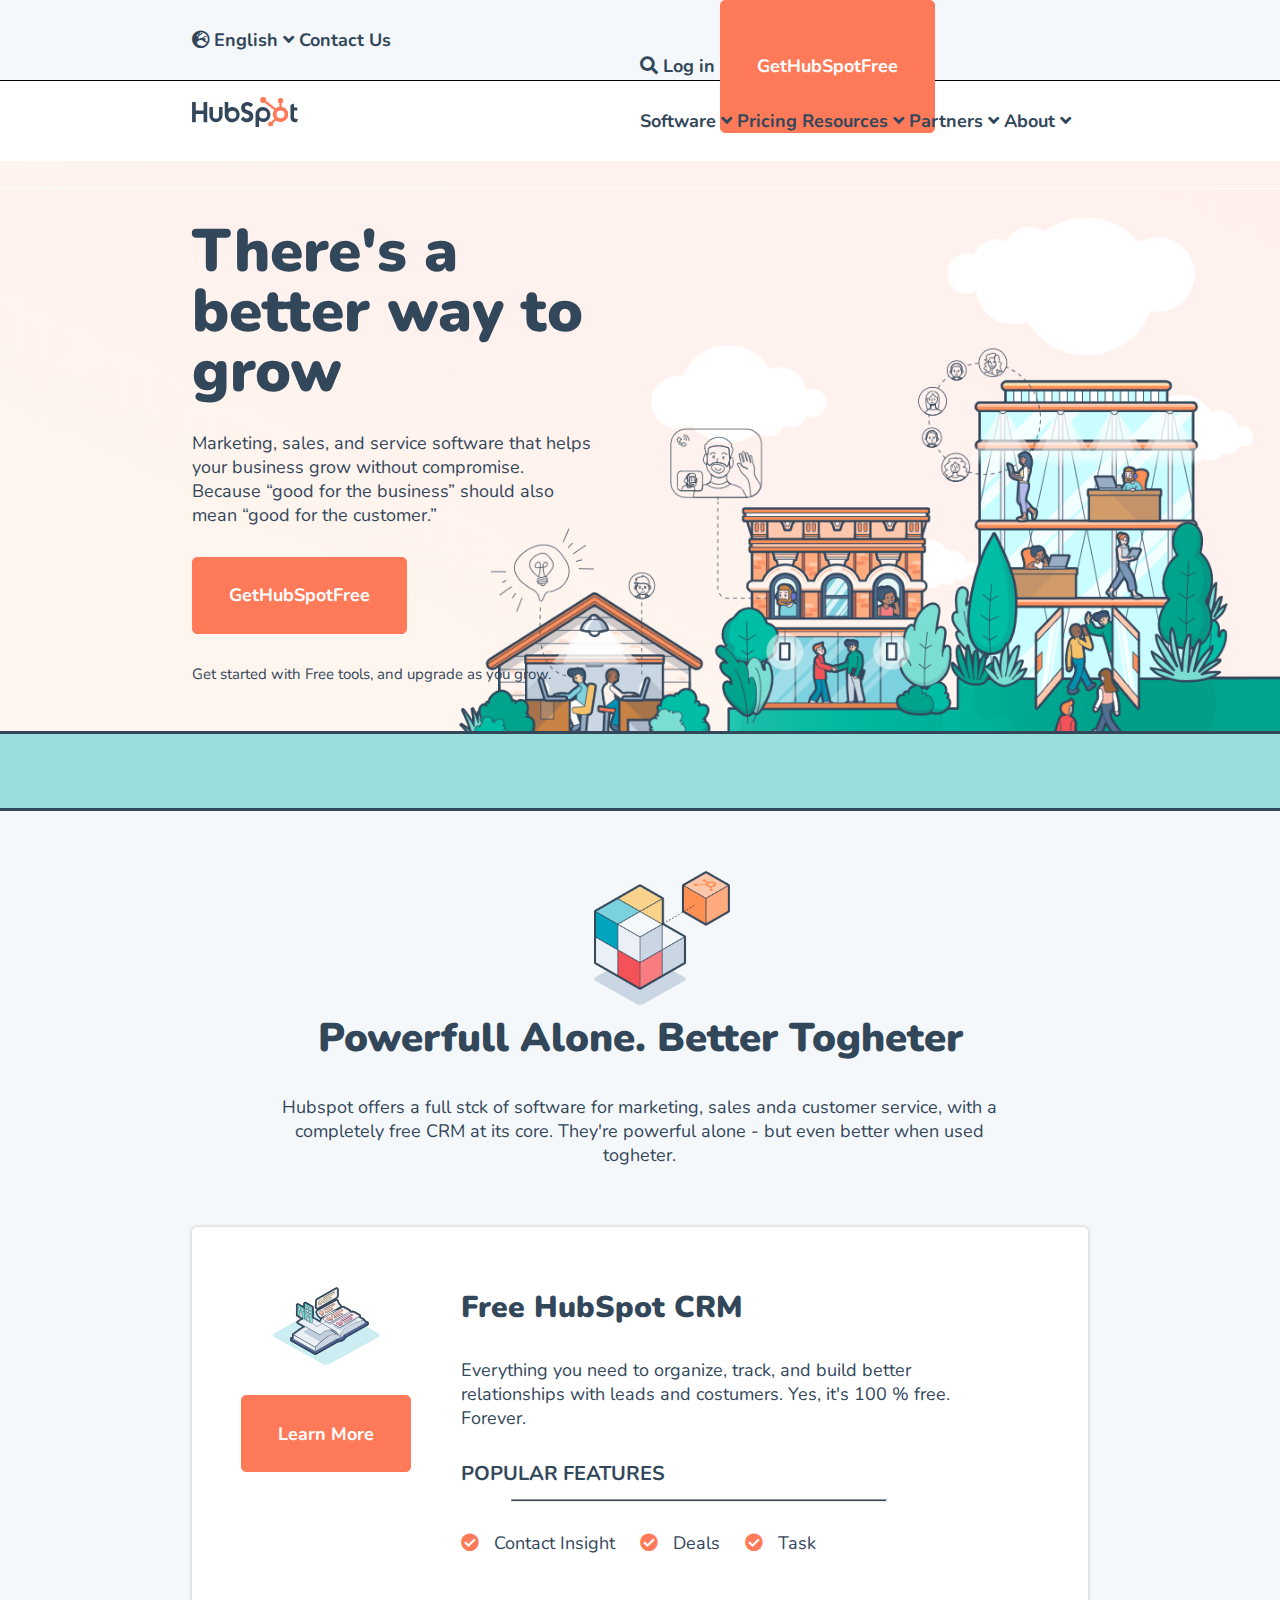
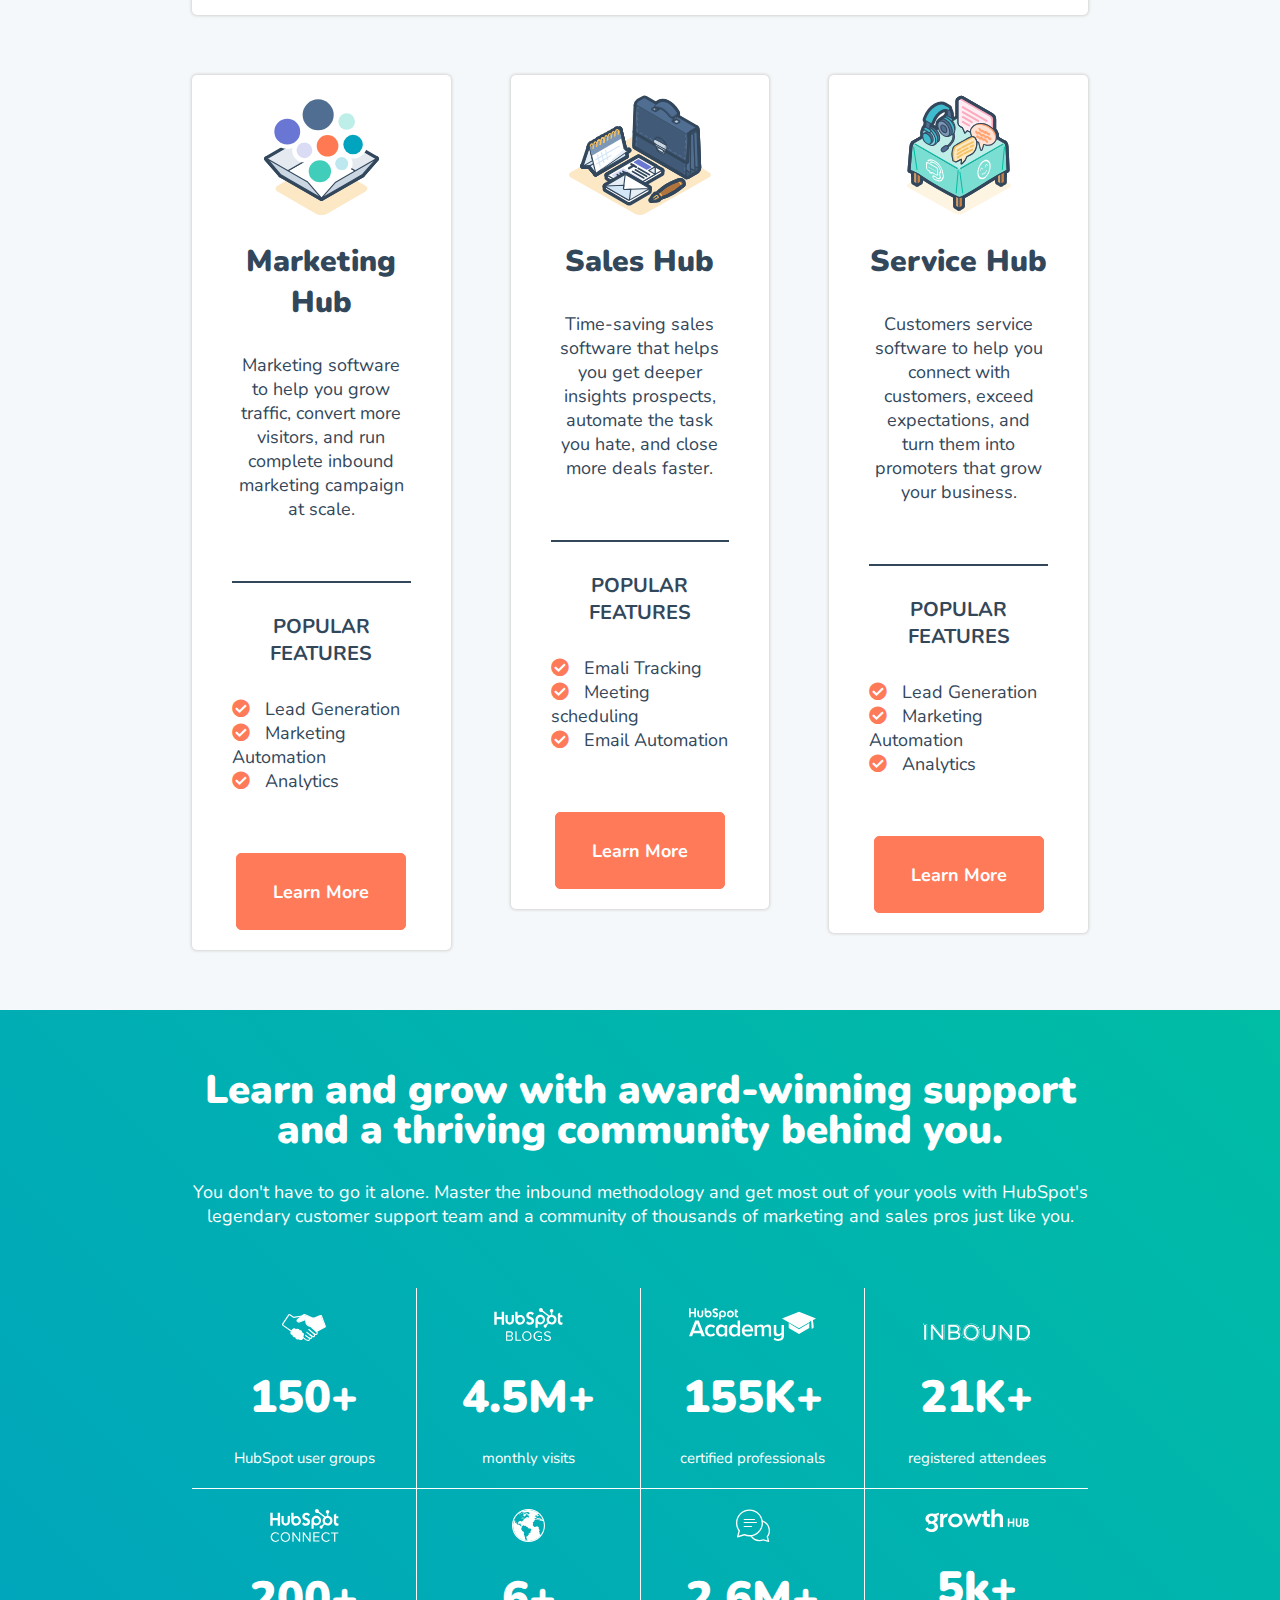
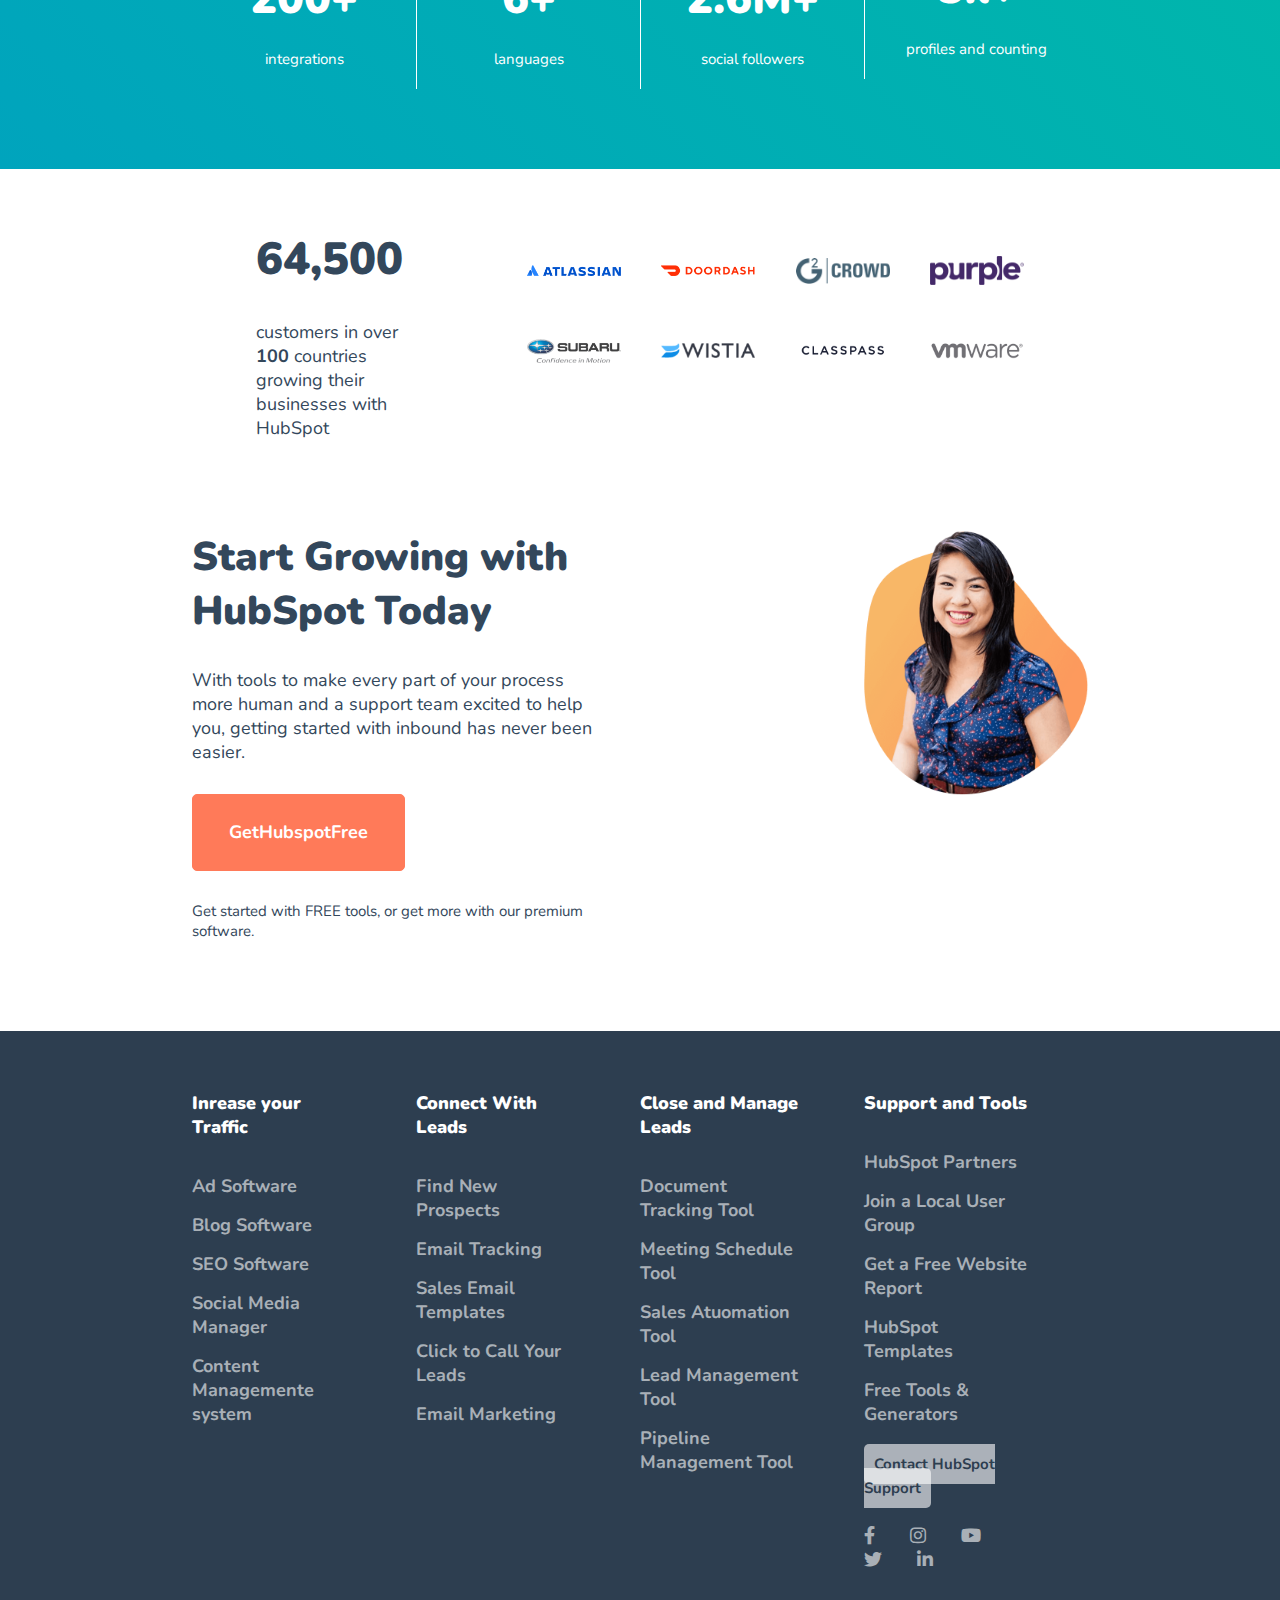
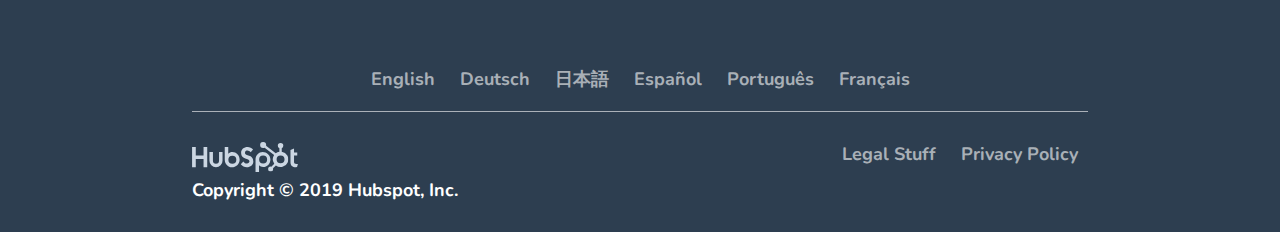
==== commit 304ef342: "add 2 header ID - simplify header css and more comments" ====
--- a/index.html
+++ b/index.html
@@ -14,9 +14,9 @@
         <!-- header composto da due navbar -->
         <header class="stick">
             <nav>
-                <div id="nav1" class="row container">
-                    <div class="column">
-                        <ol>
+                <div class="row container">
+                    <div class="column">
+                        <ol id="nav1-left">
                             <li>
                                 <a href="#">
                                     <i class="fas fa-globe-europe"></i>
@@ -31,7 +31,7 @@
                     </div>
 
                     <div class="column">
-                        <ol>
+                        <ol id="nav1-right">
                             <li>
                                 <a href="#"><i class="fa fa-search"></i></a>
                             </li>
@@ -47,13 +47,13 @@
             </nav>
 
             <nav>
-                <div id="nav2" class="row container">
+                <div class="row container">
                     <div class="column">
                         <a href="#"><img src="img/logo.svg" alt="Hubspot Logo"></a>
                     </div>
 
                     <div class="column">
-                        <ol>
+                        <ol id="nav2-right">
                             <li>
                                 <a href="#">Software</a>
                                 <i class="fas fa-angle-down"></i>
--- a/css/style.css
+++ b/css/style.css
@@ -121,6 +121,7 @@
     background-color: white;
 }
 
+/* navbar orizzontali */
 nav li{
     display: inline-block;
 }
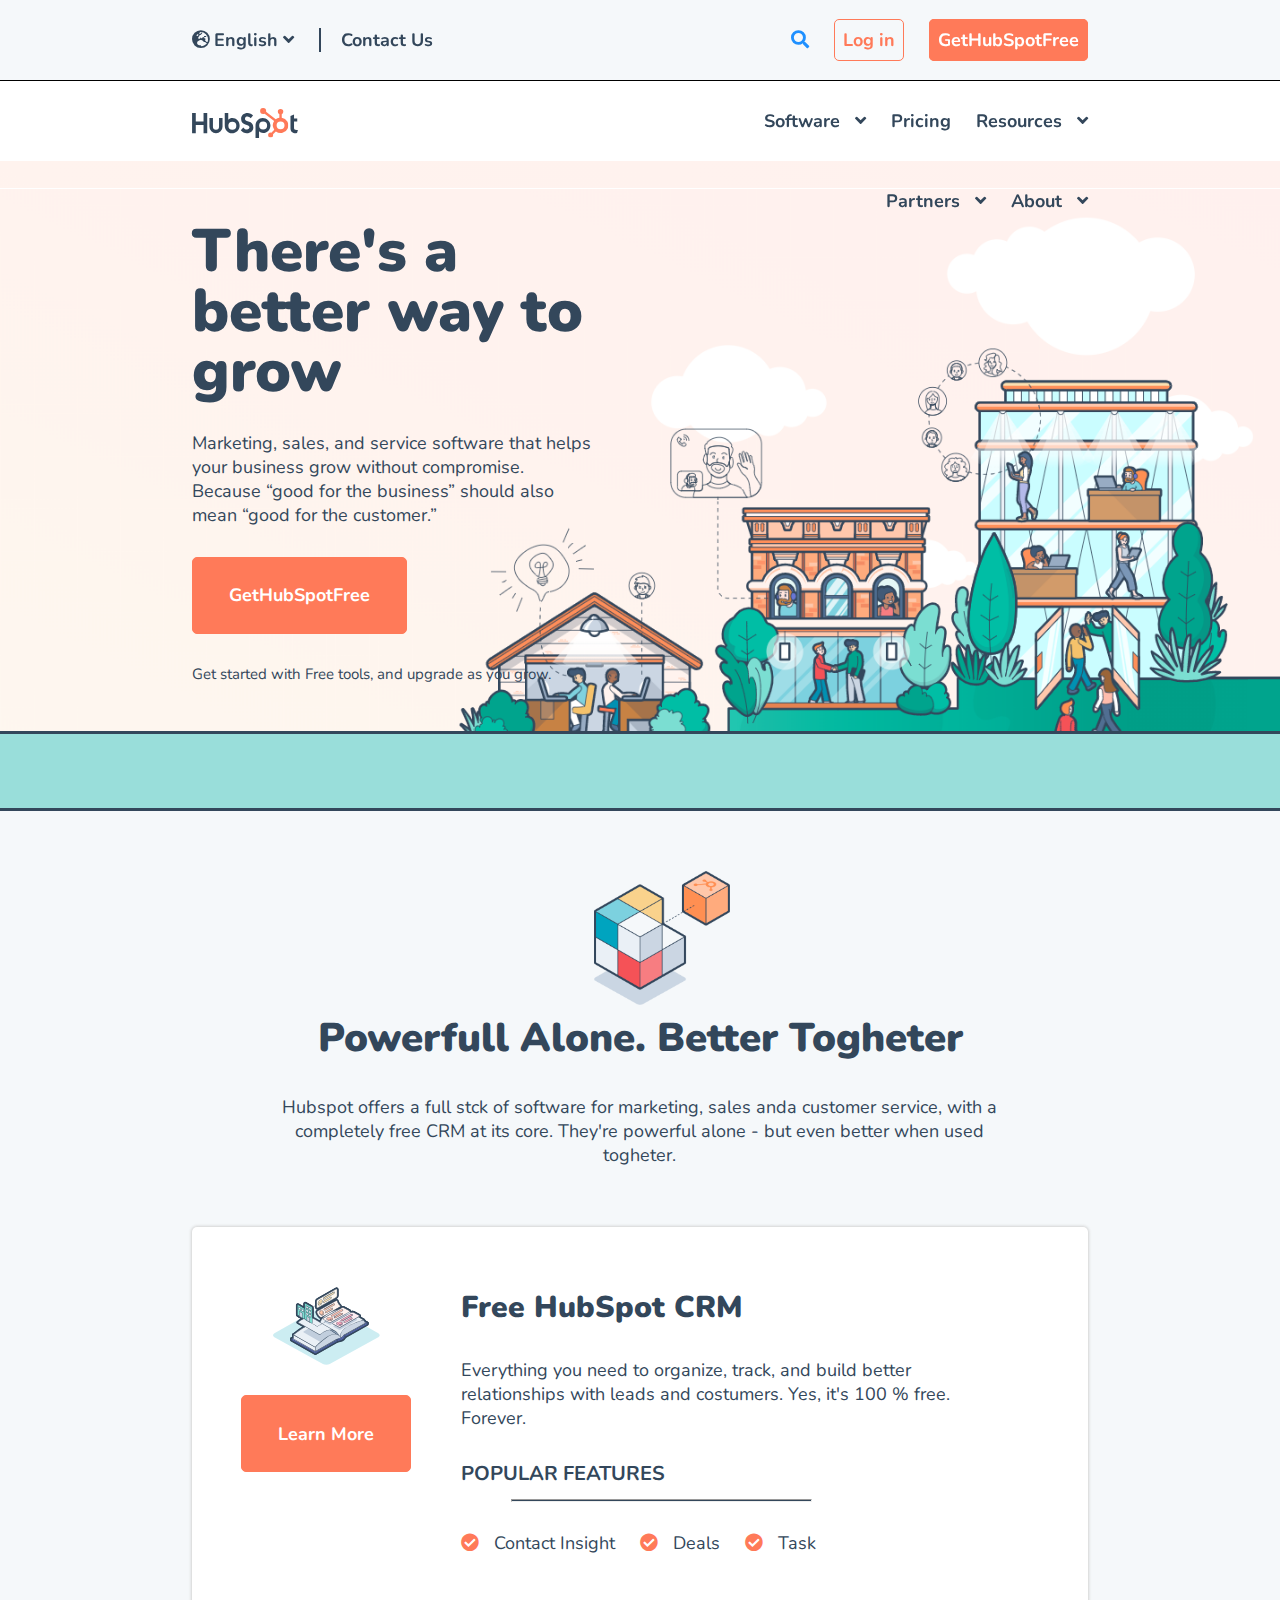
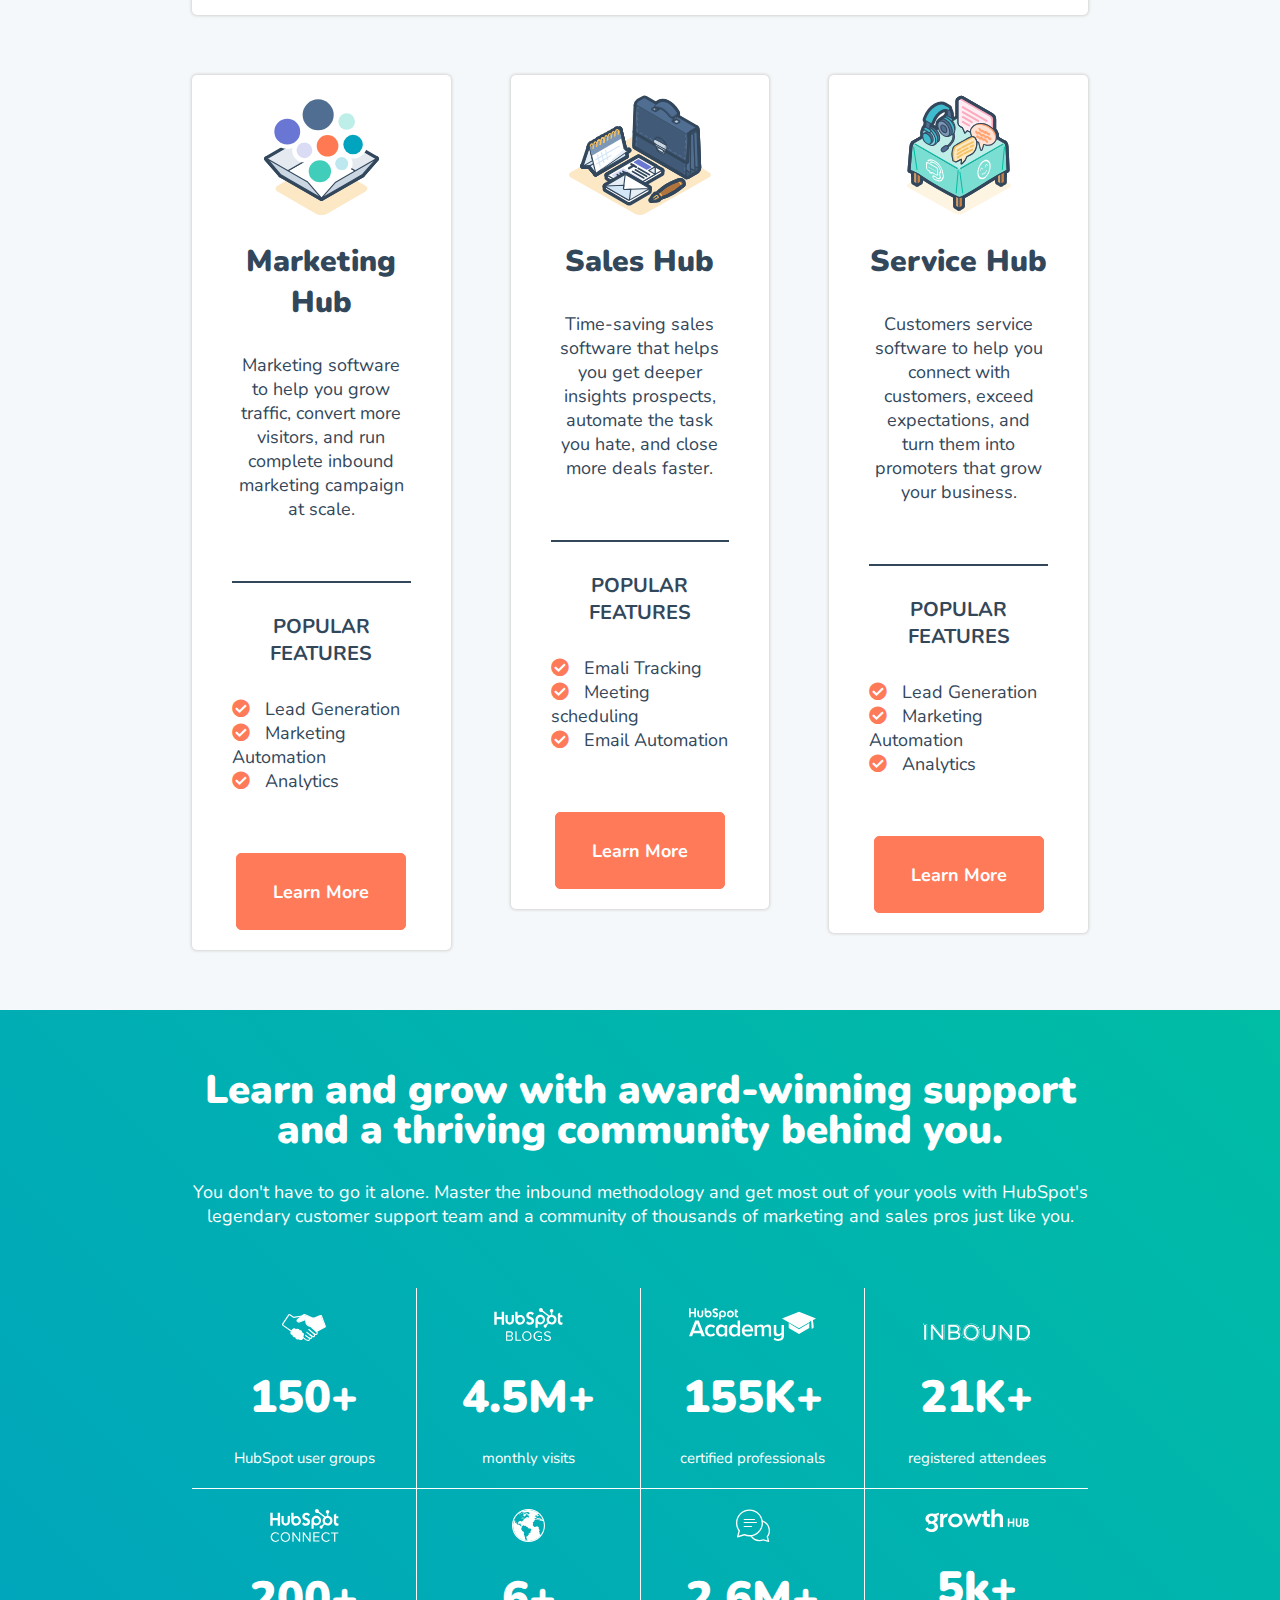
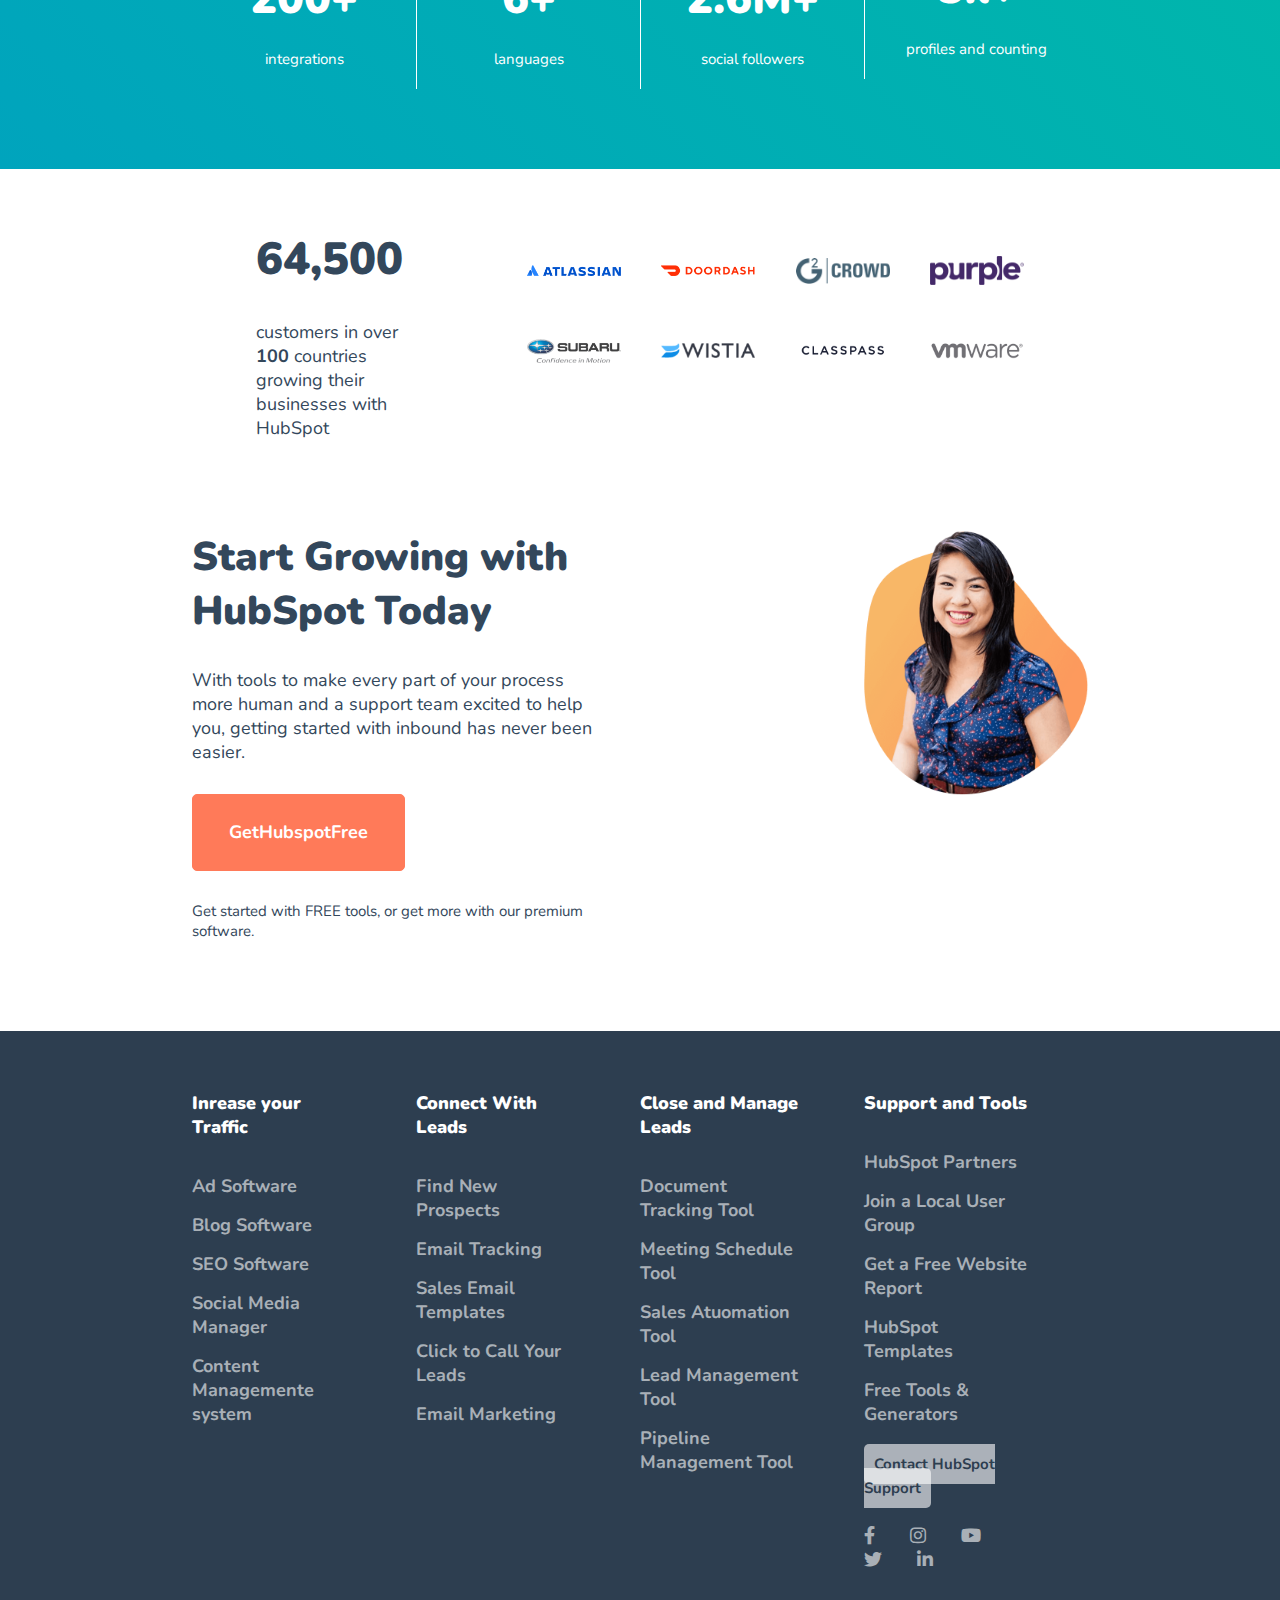
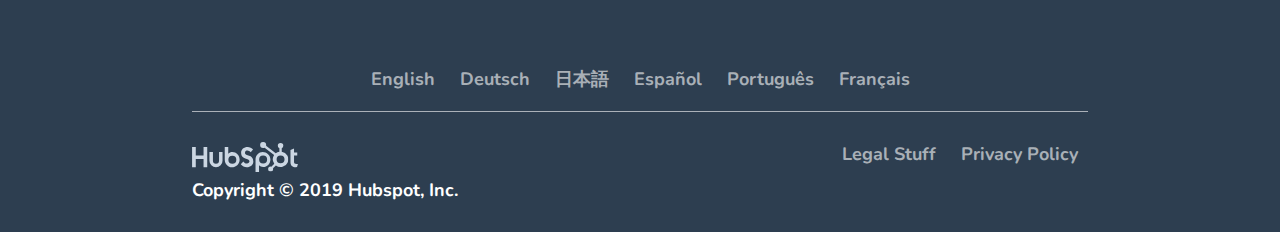
==== commit 1cda7521: ""rubik" - "free" sections opt." ====
--- a/index.html
+++ b/index.html
@@ -95,7 +95,7 @@
                         Get started with Free tools, and upgrade as you grow.
                     </p>
                 </div>
-        </div>
+            </div>
         </section>
 
 
@@ -125,24 +125,26 @@
                     </div>
 
                     <div class="column">
-                        <h3>Free HubSpot CRM</h3>
-                        <p>Everything you need to organize, track, and build better relationships with leads and costumers. Yes, it's 100<span>	&#37;</span> free. Forever.</p>
-                        <h4>POPULAR FEATURES</h4>
-                        <hr>
-                        <ol>
-                            <li>
-                                <i class="fas fa-check-circle"></i>
-                                <a href="#">Contact Insight</a>
-                            </li>
-                            <li>
-                                <i class="fas fa-check-circle"></i>
-                                <a href="#">Deals</a>
-                            </li>
-                            <li>
-                                <i class="fas fa-check-circle"></i>
-                                <a href="#">Task</a>
-                            </li>
-                        </ol>
+                        <div class="col-obj">
+                            <h3>Free HubSpot CRM</h3>
+                            <p>Everything you need to organize, track, and build better relationships with leads and costumers. Yes, it's 100<span>	&#37;</span> free. Forever.</p>
+                            <h4>POPULAR FEATURES</h4>
+                            <hr>
+                            <ol>
+                                <li>
+                                    <i class="fas fa-check-circle"></i>
+                                    <a href="#">Contact Insight</a>
+                                </li>
+                                <li>
+                                    <i class="fas fa-check-circle"></i>
+                                    <a href="#">Deals</a>
+                                </li>
+                                <li>
+                                    <i class="fas fa-check-circle"></i>
+                                    <a href="#">Task</a>
+                                </li>
+                            </ol>
+                        </div>
                     </div>
                 </div>
             </section>
--- a/css/style.css
+++ b/css/style.css
@@ -100,7 +100,7 @@
         position: sticky;
         top: 0;
         z-index: 999;
-    }
+}
 
 nav .column{
     float: left;
@@ -127,18 +127,19 @@
 }
 
 /* seleziono "contact us", lo distanzio e gli metto la barretta verticale a sx */
-#nav1 div:first-child li:last-child a{
+#nav1-left > li:last-child a{
     padding-left: 20px;
     margin-left: 20px;
     border-left: 2px solid #33475b;
 }
 
-#nav1 div:last-child, #nav2 div:last-child{
+/* allineo le navbar di dx a filo margine dx */
+#nav1-right, #nav2-right{
     text-align: right;
 }
 
 /* seleziono login */
-#nav1 div:last-child li:nth-child(2) a{
+#nav1-right li:nth-child(2) a{
     margin: 0 20px;
     padding: 8px 8px;
     border: 1px solid #ff7a59;
@@ -146,28 +147,34 @@
     color: #ff7a59;
 }
 
-#nav1 .fa-search{
+/* colore lente ingrandimento */
+#nav1-right .fa-search{
     color: #1E90FF;
 }
 
-#nav1 .orange-button{
+/* unico bottone arancione con padding diverso */
+#nav1-right .orange-button{
     display: inline;
     padding: 8px 8px;
 }
 
 /* riga inferiore */
-#nav2 img{
+/* seleziono l'immagine-logo */
+header nav:last-child img{
     vertical-align: middle;
 }
 
-#nav2 div:last-child li:nth-child(1n+2){
+/* margine sx a tutte le voci della navbar inferiore di dx*/
+#nav2-right li{
     margin-left: 20px;
 }
 
-#nav2 .fa-angle-down{
+/* margine a tutte le icone angle-down */
+#nav2-right .fa-angle-down{
     margin-left: 10px;
 }
 
+/* bordo tra i due header */
 header nav:last-child{
     border-top: 1px solid black;
 }
@@ -210,6 +217,8 @@
 }
 
 
+
+
 /* SEZIONE "CUBO DI RUBIK" */
 .rubik .container{
     text-align: center;
@@ -219,7 +228,7 @@
     width: 20%;
 }
 
-/* devo resettare il padding perchè questa sezione finisce con il paragrafo e quindi il suo padding si sommerebbe al margine inferiori dato di base alle sezioni */
+/* devo resettare il padding perchè questa è l'unica sezione che finisce con un paragrafo e quindi il suo padding si sommerebbe al margine inferiore alle sezioni dato nelle regole generali */
 .rubik p{
     padding-bottom: 0;
     width: 80%;
@@ -230,6 +239,7 @@
 
 
 /* SEZIONE FREE HUBSPOT */
+/* aggiungo e sovrascrivo alcune regole generali del container */
 .free .row.container{
     background-color: white;
     padding: 60px 0;
@@ -257,8 +267,10 @@
     margin-bottom: 30px;
 }
 
-.free p{
-    width: 80%;
+/* aggiungo un contenitore per tutto il contenuto perchè anche se basterebbe andare ad agire sulla larghezza del paragrafo, a differenza della colonna di sx (1 img e 1 a) qua abbiamo vari livelli e una concreta possibilità di cambiamenti di testo o disposizione*/
+.free .col-obj{
+    margin:0 20% 0 0;
+    text-align: left;
 }
 
 /* linea a lato di h4 */
@@ -275,6 +287,7 @@
     display: inline-block;
 }
 
+/* navbar sulla stessa riga */
 .free li{
     display: inline-block;
     padding: 20px 20px 0 0;
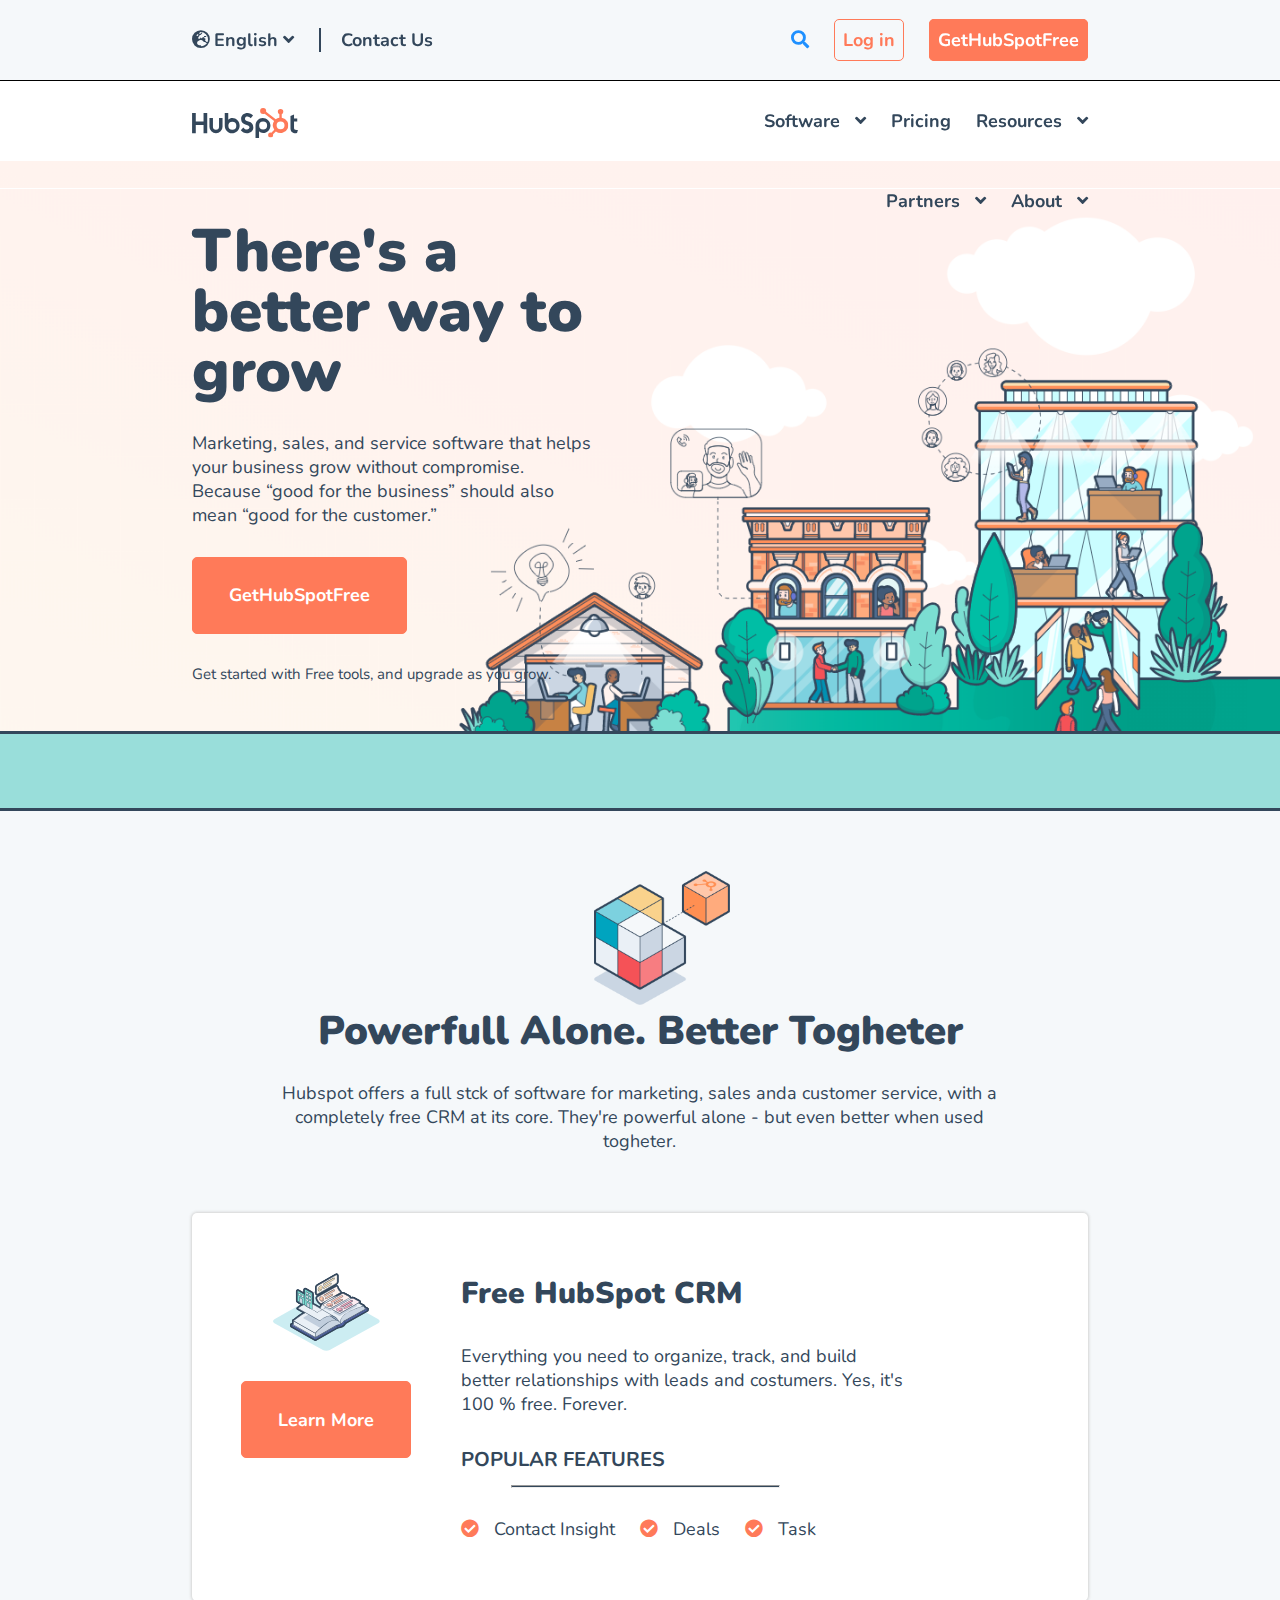
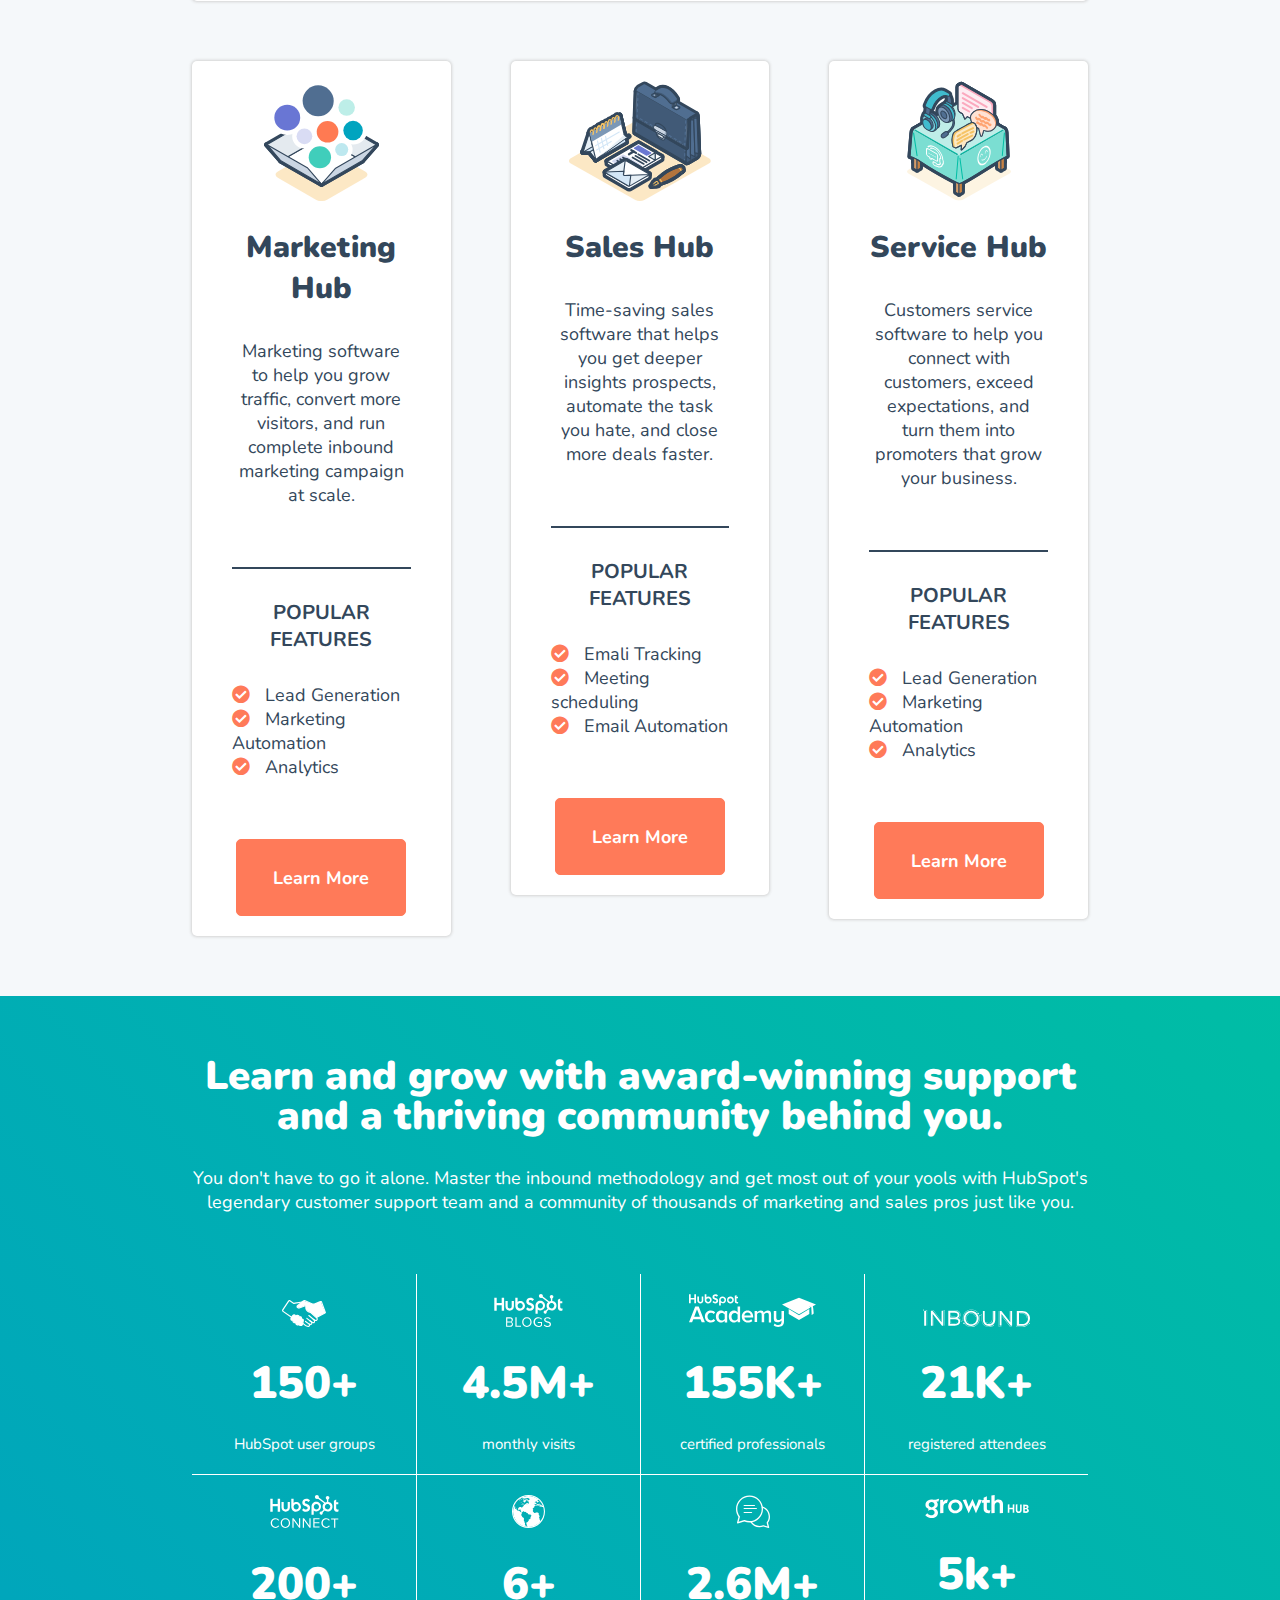
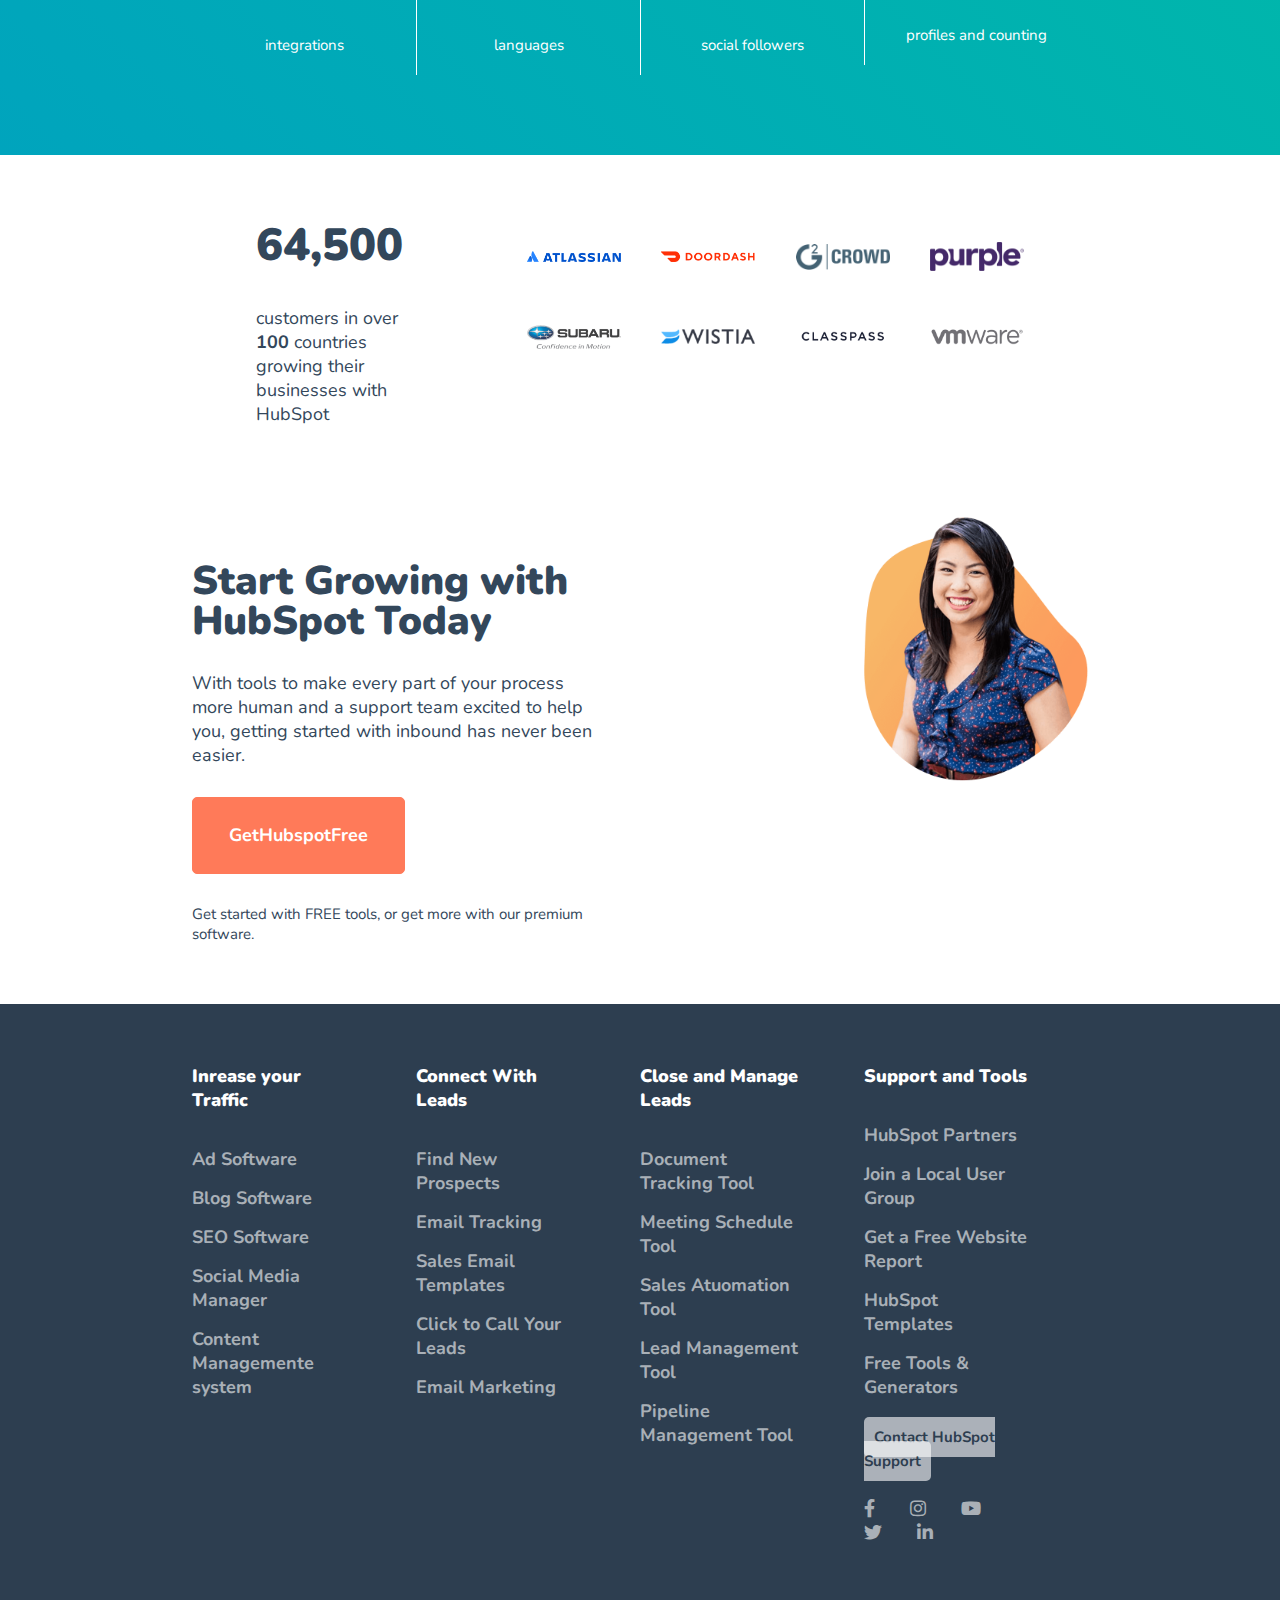
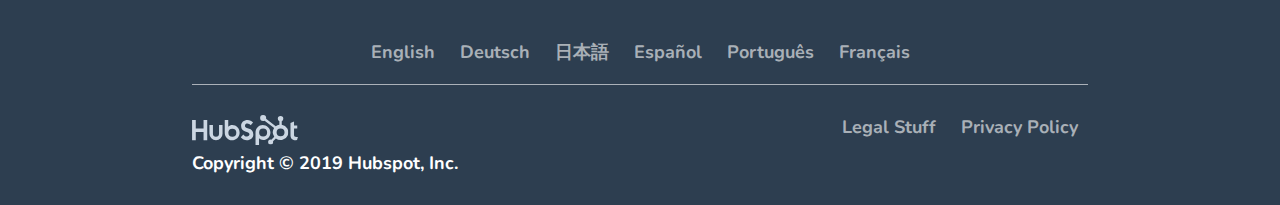
==== commit c408da9f: "ended "main" optimization and comments" ====
--- a/index.html
+++ b/index.html
@@ -125,26 +125,24 @@
                     </div>
 
                     <div class="column">
-                        <div class="col-obj">
-                            <h3>Free HubSpot CRM</h3>
-                            <p>Everything you need to organize, track, and build better relationships with leads and costumers. Yes, it's 100<span>	&#37;</span> free. Forever.</p>
-                            <h4>POPULAR FEATURES</h4>
-                            <hr>
-                            <ol>
-                                <li>
-                                    <i class="fas fa-check-circle"></i>
-                                    <a href="#">Contact Insight</a>
-                                </li>
-                                <li>
-                                    <i class="fas fa-check-circle"></i>
-                                    <a href="#">Deals</a>
-                                </li>
-                                <li>
-                                    <i class="fas fa-check-circle"></i>
-                                    <a href="#">Task</a>
-                                </li>
-                            </ol>
-                        </div>
+                        <h3>Free HubSpot CRM</h3>
+                        <p>Everything you need to organize, track, and build better relationships with leads and costumers. Yes, it's 100<span>	&#37;</span> free. Forever.</p>
+                        <h4>POPULAR FEATURES</h4>
+                        <hr>
+                        <ol>
+                            <li>
+                                <i class="fas fa-check-circle"></i>
+                                <a href="#">Contact Insight</a>
+                            </li>
+                            <li>
+                                <i class="fas fa-check-circle"></i>
+                                <a href="#">Deals</a>
+                            </li>
+                            <li>
+                                <i class="fas fa-check-circle"></i>
+                                <a href="#">Task</a>
+                            </li>
+                        </ol>
                     </div>
                 </div>
             </section>
@@ -154,7 +152,6 @@
             <section class="features">
                 <div class="row container">
                     <div class="column">
-                        <div class="col-obj">
                             <img src="img/marketing.svg" alt="Open box with bubbles">
                             <h3>
                                 Marketing Hub
@@ -178,11 +175,9 @@
                                 </li>
                             </ol>
                             <a class="orange-button" href="#">Learn More</a>
-                        </div>
-                    </div>
-
-                    <div class="column">
-                        <div class="col-obj">
+                    </div>
+
+                    <div class="column">
                             <img src="img/sales.svg" alt="office-working stuff">
                             <h3>
                                 Sales Hub
@@ -206,11 +201,9 @@
                                 </li>
                             </ol>
                             <a class="orange-button" href="#">Learn More</a>
-                        </div>
-                    </div>
-
-                    <div class="column">
-                        <div class="col-obj">
+                    </div>
+
+                    <div class="column">
                             <img src="img/service.svg" alt="table with headphones and messages">
                             <h3>
                                 Service Hub
@@ -234,7 +227,6 @@
                                 </li>
                             </ol>
                             <a class="orange-button" href="#">Learn More</a>
-                        </div>
                     </div>
                 </div>
             </section>
@@ -249,6 +241,7 @@
                     <p>
                         You don't have to go it alone. Master the inbound methodology and get most out of your yools with HubSpot's legendary customer support team and a community of thousands of marketing and sales pros just like you.
                     </p>
+
                     <div class="row">
                         <div class="column">
                             <img src="img/homepage_community_agency.svg" alt="Shaking hands">
@@ -391,7 +384,7 @@
                         <a class="orange-button" href="#">
                             GetHubspotFree
                         </a>
-                        <p>
+                        <p class="small">
                             Get started with FREE tools, or get more with our premium software.
                         </p>
                     </div>
--- a/css/style.css
+++ b/css/style.css
@@ -35,14 +35,10 @@
     font-size: 15px;
 }
 
-h1{
-    font-size: 60px;
-    font-weight: 900;
-}
-
 h2{
     font-size: 40px;
     font-weight: 900;
+    line-height: 40px;
 }
 
 h3{
@@ -186,7 +182,7 @@
 /* do un colore di sfondo uguale a quello dell'immagine per non doverne modificare le dimensioni per coprire tutta la vw.
 bg position - bottom (right) perchè così anche quando stringo troppo la vw e l'altezza del jumbotron supera quella del bg, quest'ultimo resta attaccato al suo bordo inferiore (insieme allo pseudoselettore "divisore") e non va a creare spazi vuoti tra il divisore e il bg dovuti alla discrepanza di altezza tra i due. La parte superiore può invece sfogare quanto vuole tanto c'è il colore di background che va a coprire gli spazi lasciati vuoti dall'immagine*/
 .jumbotron{
-    background-image: url(../img/jumbotron.png), linear-gradient(to top right,#fef8f0,#fff3ee,#fff1ee);
+    background-image: url(../img/jumbotron.png), linear-gradient(to top right,#fef8f0,#fff3ee,#fff1ee); /*colore di sfondo rubato dal sito originale*/
     background-position: bottom right;
     height: 650px;
     background-size: contain;
@@ -199,6 +195,8 @@
 }
 
 .jumbo-text > h1{
+    font-size: 60px;
+    font-weight: 900;
     padding-top: 60px;
     line-height: 60px;
 }
@@ -267,9 +265,9 @@
     margin-bottom: 30px;
 }
 
-/* aggiungo un contenitore per tutto il contenuto perchè anche se basterebbe andare ad agire sulla larghezza del paragrafo, a differenza della colonna di sx (1 img e 1 a) qua abbiamo vari livelli e una concreta possibilità di cambiamenti di testo o disposizione*/
-.free .col-obj{
-    margin:0 20% 0 0;
+/* paddo l'interno della seconda colonna. La prima consiste solo di un "img" e un "a", difficilmente cambierà struttura */
+.free .column:last-child{
+    padding:0 20% 0 0;
     text-align: left;
 }
 
@@ -297,6 +295,7 @@
 
 
 /* SEZIONE FEATURES */
+/* 3 colonne uguali */
 .features .column{
     float: left;
     width: calc((100% - 120px) / 3);
@@ -310,17 +309,19 @@
     margin: 0 60px;
 }
 
-/* contenitore interno alle colonne per gestire margine e posizione di tutto il suo contenuto (forse è eccessivo - potevo dare text align a column e gestire i margini a mano?) */
-.col-obj{
-    margin: 20px 40px;
+/* paddo l'interno delle colonne */
+.features .column{
+    padding: 20px 40px;
     text-align: center;
 }
 
+/* lavoro sull'altezza delle immagini che, avendo dimensioni diverse, cambierebbero le altezze tra le colonne */
 .features img{
     height: 120px;
     margin-bottom: 20px;
 }
 
+/* WARNING: se cambia la lunghezza del testo cambia chiaramente la lunghezza delle colonne. */
 .features p{
     padding-bottom: 60px;
     border-bottom: 2px solid #33475b;
@@ -338,25 +339,29 @@
 
 
 /* SEZIONE COMMUNITY */
+/* sfondo della sezione rubato dal sito originale */
 .community{
     background-image: linear-gradient(45deg,#00a4bd,#00bda5);
     margin-bottom: 0;
 }
 
+/* testo bianco a differenza del resto del main */
 .community .container{
     text-align: center;
     color: white;
 }
 
-.community h2{
-    padding-top: 60px;
-    line-height: 40px;
+/* paddo l'interno della sezione */
+.community .container{
+    padding: 60px 0 80px 0;
 }
 
 .community .container  > p{
     padding-bottom: 60px;
 }
 
+
+/* oggetto "tabella" */
 /* due righe da 4 colonne */
 .community .column{
     float: left;
@@ -379,24 +384,23 @@
     border-left: 1px solid white;
 }
 
-.community .row:last-child{
-    padding-bottom: 80px;
-}
-
 
 
 
 /* SEZIONE CUSTOMERS */
+/* sfondo bianco a tutta pagina */
 .customers{
     background-color: white;
     margin: 0;
     padding-top: 60px;
 }
 
+/* sezione ancora più "stretta" del .container generale */
 .customers .container{
     width: 60%;
 }
 
+/* due colonne di dimensioni diverse */
 .customers .column:first-child{
     float: left;
     width: 30%;
@@ -408,10 +412,12 @@
     width: 70%;
 }
 
+/* paddo l'interno della colonna - p è l'unico elemento realmente interessato dalla cosa */
 .customers p{
     width: 65%;
 }
 
+/* mini-contenitori per i loghi */
 .nested-col{
     float: left;
     width: 25%;
@@ -419,6 +425,7 @@
     text-align: right;
 }
 
+/* dimensioni dei loghi */
 .nested-col img{
     width: 70%;
     vertical-align: middle;
@@ -429,29 +436,30 @@
 
 
 /* SEZIONE GET STARTED */
+/* stesso background di sopra resetto i margini generali delle sezioni per evitare di vedere il background di body tra questa sezione e il footer. il padding inferire è 30px perchè va a sommarsi al padding generale dato al paragrafo con cui si chiude la sezione*/
 .get-started{
     background-color: white;
     margin: 0;
-    padding: 60px 0;
-}
-
+    padding: 60px 0 30px 0;
+}
+
+/* due colonne uguali */
 .get-started .column{
     float: left;
     width: 50%;
 }
 
+/* paddo l'interno della colonna sx */
 .get-started .column:first-child{
-    padding-right: 5%;
-}
-
+    padding: 5% 5% 0 0;
+}
+
+/* dispongo gli elementi all'interno della colonna dx */
 .get-started .column:last-child{
     text-align: right;
 }
 
-.get-started p:last-child{
-    font-size: 15px;
-}
-
+/* dimensiono immagine */
 .get-started img{
     width: 50%;
 }
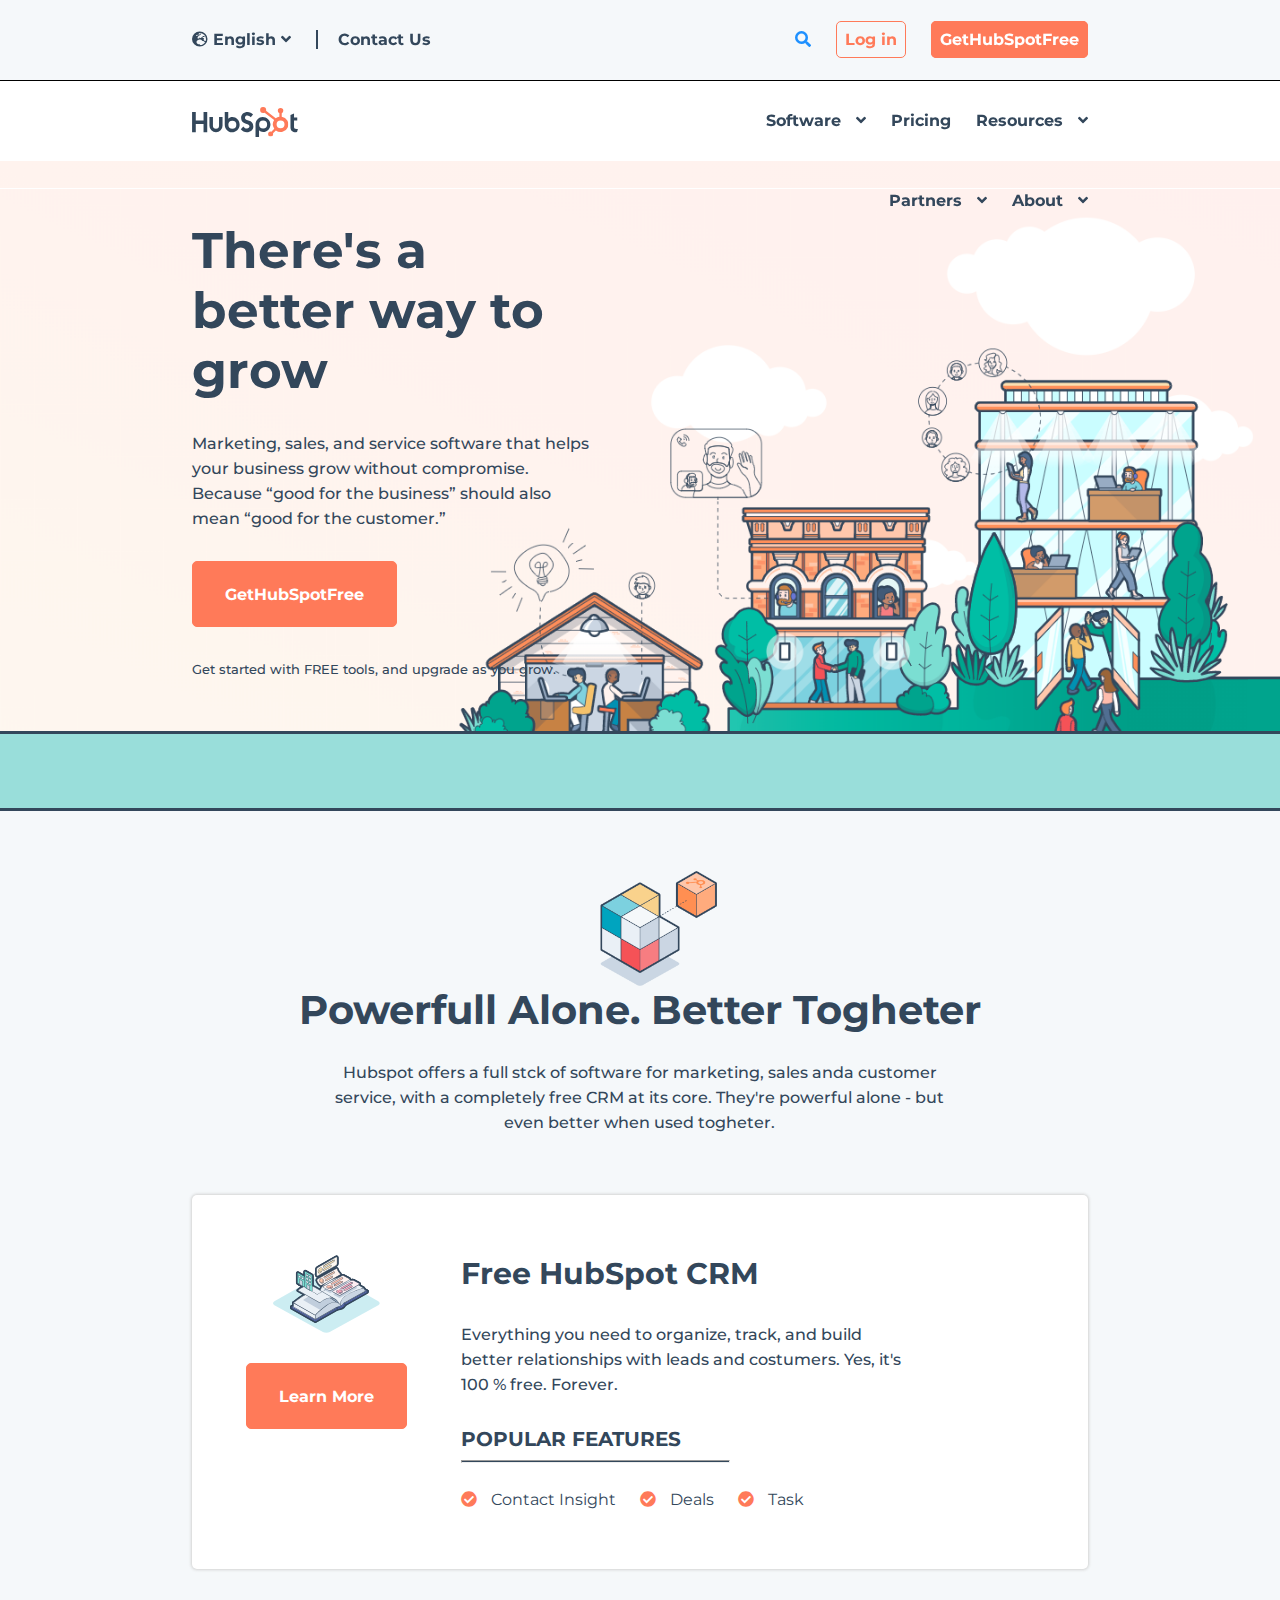
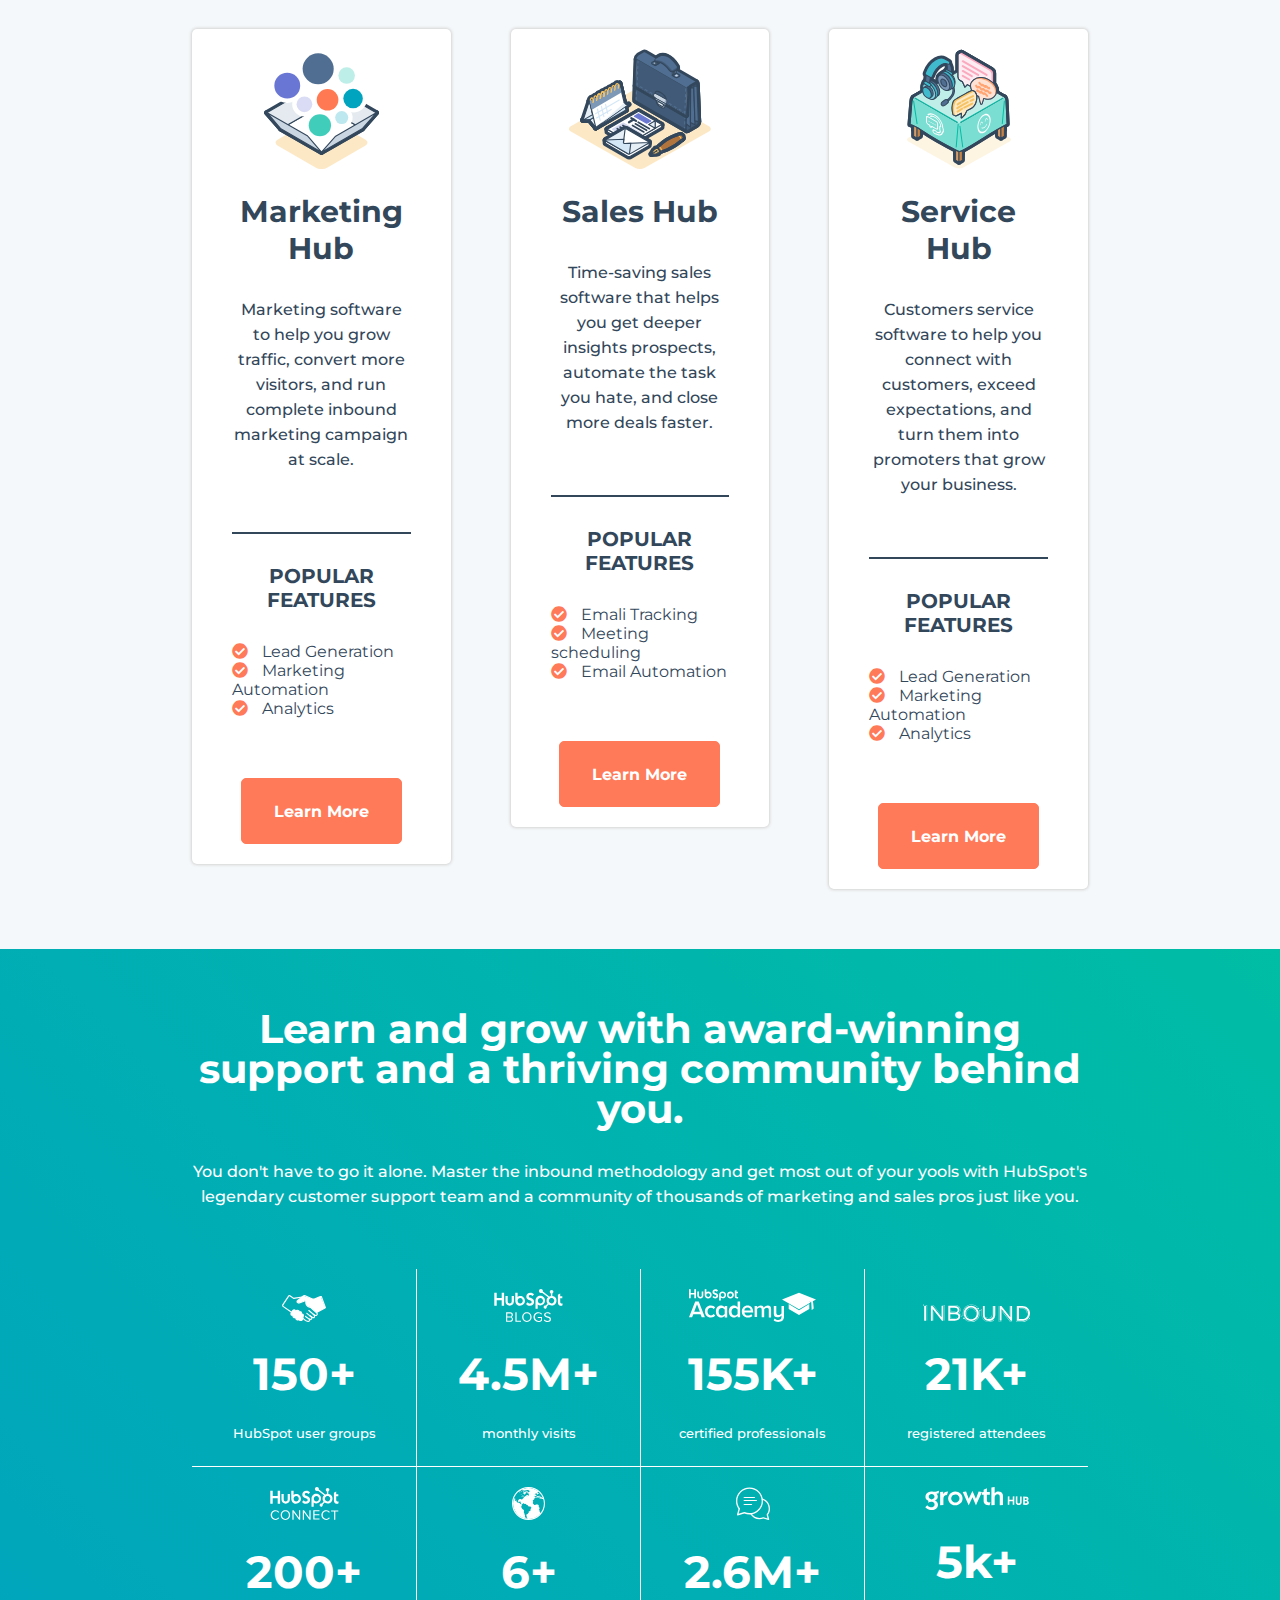
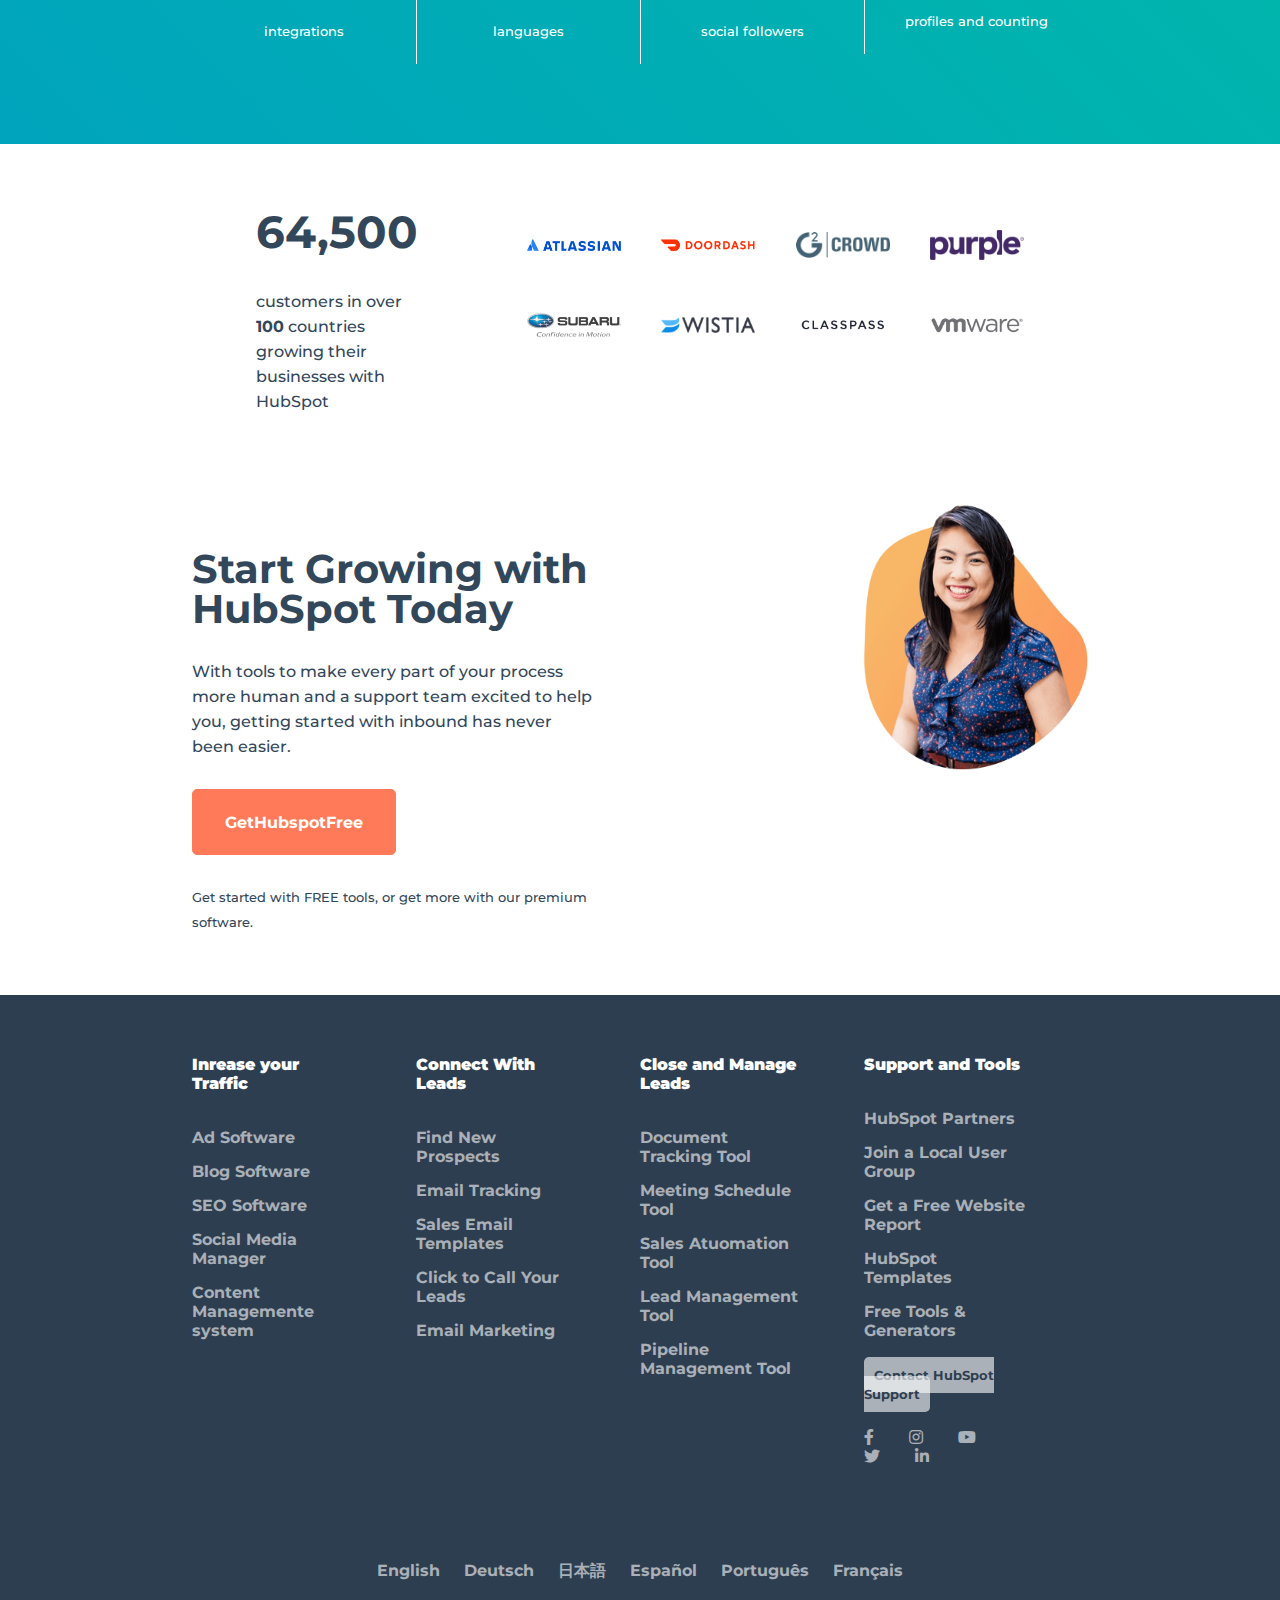
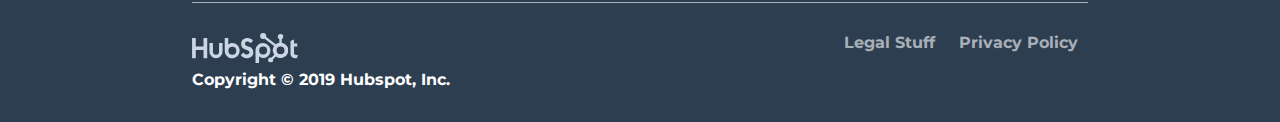
==== commit 392e053c: "end - markup validator says ok" ====
--- a/index.html
+++ b/index.html
@@ -5,8 +5,7 @@
         <link rel="stylesheet" href="https://cdnjs.cloudflare.com/ajax/libs/font-awesome/5.15.2/css/all.min.css">
         <link rel="stylesheet" href="css/style.css">
         <link rel="preconnect" href="https://fonts.gstatic.com">
-        <link href="https://fonts.googleapis.com/css2?family=Nunito:wght@400;700;900&display=swap" rel="stylesheet">
-        <title>HubSpot</title>
+        <link href="https://fonts.googleapis.com/css2?family=Montserrat:wght@;400;500;700&display=swap" rel="stylesheet">        <title>HubSpot</title>
     </head>
 
     <body>
@@ -92,7 +91,7 @@
                         GetHubSpotFree
                     </a>
                     <p class="small">
-                        Get started with Free tools, and upgrade as you grow.
+                        Get started with FREE tools, and upgrade as you grow.
                     </p>
                 </div>
             </div>
@@ -102,7 +101,7 @@
         <!-- corpo principale della pagina -->
         <main>
 
-            <!-- sezione a tutta larghezza con immagine e testo -->
+            <!-- sezione "rubik" a tutta larghezza con immagine e testo -->
             <section class="rubik">
                 <div class="container">
                     <img src="img/cube.png" alt="hubspot customized rubik cube">
@@ -116,7 +115,7 @@
             </section>
 
 
-            <!-- sezione free con due colonne non uguali -->
+            <!-- sezione "free" con due colonne non uguali -->
             <section class="free">
                 <div class="row container">
                     <div class="column">
@@ -232,7 +231,7 @@
             </section>
 
 
-            <!-- sezione community con testo e "tabella" -->
+            <!-- sezione "community" con testo e "tabella" -->
             <section class="community">
                 <div class="container">
                     <h2>
@@ -323,7 +322,7 @@
             </section>
 
 
-            <!-- sezione clienti attivi divisa in due colonne non uguali-->
+            <!-- sezione "customers" divisa in due colonne non uguali-->
             <section class="customers">
                 <div class="row container">
                     <div class="column">
@@ -371,7 +370,7 @@
             </section>
 
 
-            <!-- sezione get started con due colonne uguali-->
+            <!-- sezione "get-started" con due colonne uguali-->
             <section class="get-started">
                 <div class="row container">
                     <div class="column">
--- a/css/style.css
+++ b/css/style.css
@@ -7,9 +7,9 @@
 
 body{
     background-color: #f5f8fa;
-    font-family: 'Nunito', sans-serif;
+    font-family: 'Montserrat', sans-serif;
     color: #33475b;
-    font-size: 18px;
+    font-size: 16px;
 }
 
 /* stacco le varie sezioni - se cambio questo margine devo cambiare anche i margini di fast-links nel footer che sovrascrivono questo*/
@@ -28,22 +28,24 @@
 }
 
 p{
+    font-weight: 500;
     padding: 30px 0;
+    line-height: 25px;
 }
 
 .small{
-    font-size: 15px;
+    font-size: 13px;
 }
 
 h2{
     font-size: 40px;
-    font-weight: 900;
+    font-weight: 700;
     line-height: 40px;
 }
 
 h3{
     font-size: 30px;
-    font-weight: 900;
+    font-weight: 700;
 }
 
 h4{
@@ -54,7 +56,7 @@
 /* numeroni sparsi qua e là */
 .number{
     font-size: 45px;
-    font-weight: 900;
+    font-weight: 700;
 }
 
 /* check marker delle liste */
@@ -63,7 +65,7 @@
     padding-right: 10px;
 }
 
-/* tolti alcuni sfondi, il contenuto della pagina non è a tutta larghezza */
+/* contenitore generale */
 .container{
     width: 70%;
     margin: auto;
@@ -195,8 +197,8 @@
 }
 
 .jumbo-text > h1{
-    font-size: 60px;
-    font-weight: 900;
+    font-size: 50px;
+    font-weight: 700;
     padding-top: 60px;
     line-height: 60px;
 }
@@ -220,6 +222,7 @@
 /* SEZIONE "CUBO DI RUBIK" */
 .rubik .container{
     text-align: center;
+    padding: 0 5%;
 }
 
 .rubik img{
@@ -278,11 +281,11 @@
     width: 60%;
     background-color: #33475b;
     vertical-align: middle;
-    margin-left: 50px;
 }
 
 .free h4{
     display: inline-block;
+    margin-right: 30px;
 }
 
 /* navbar sulla stessa riga */
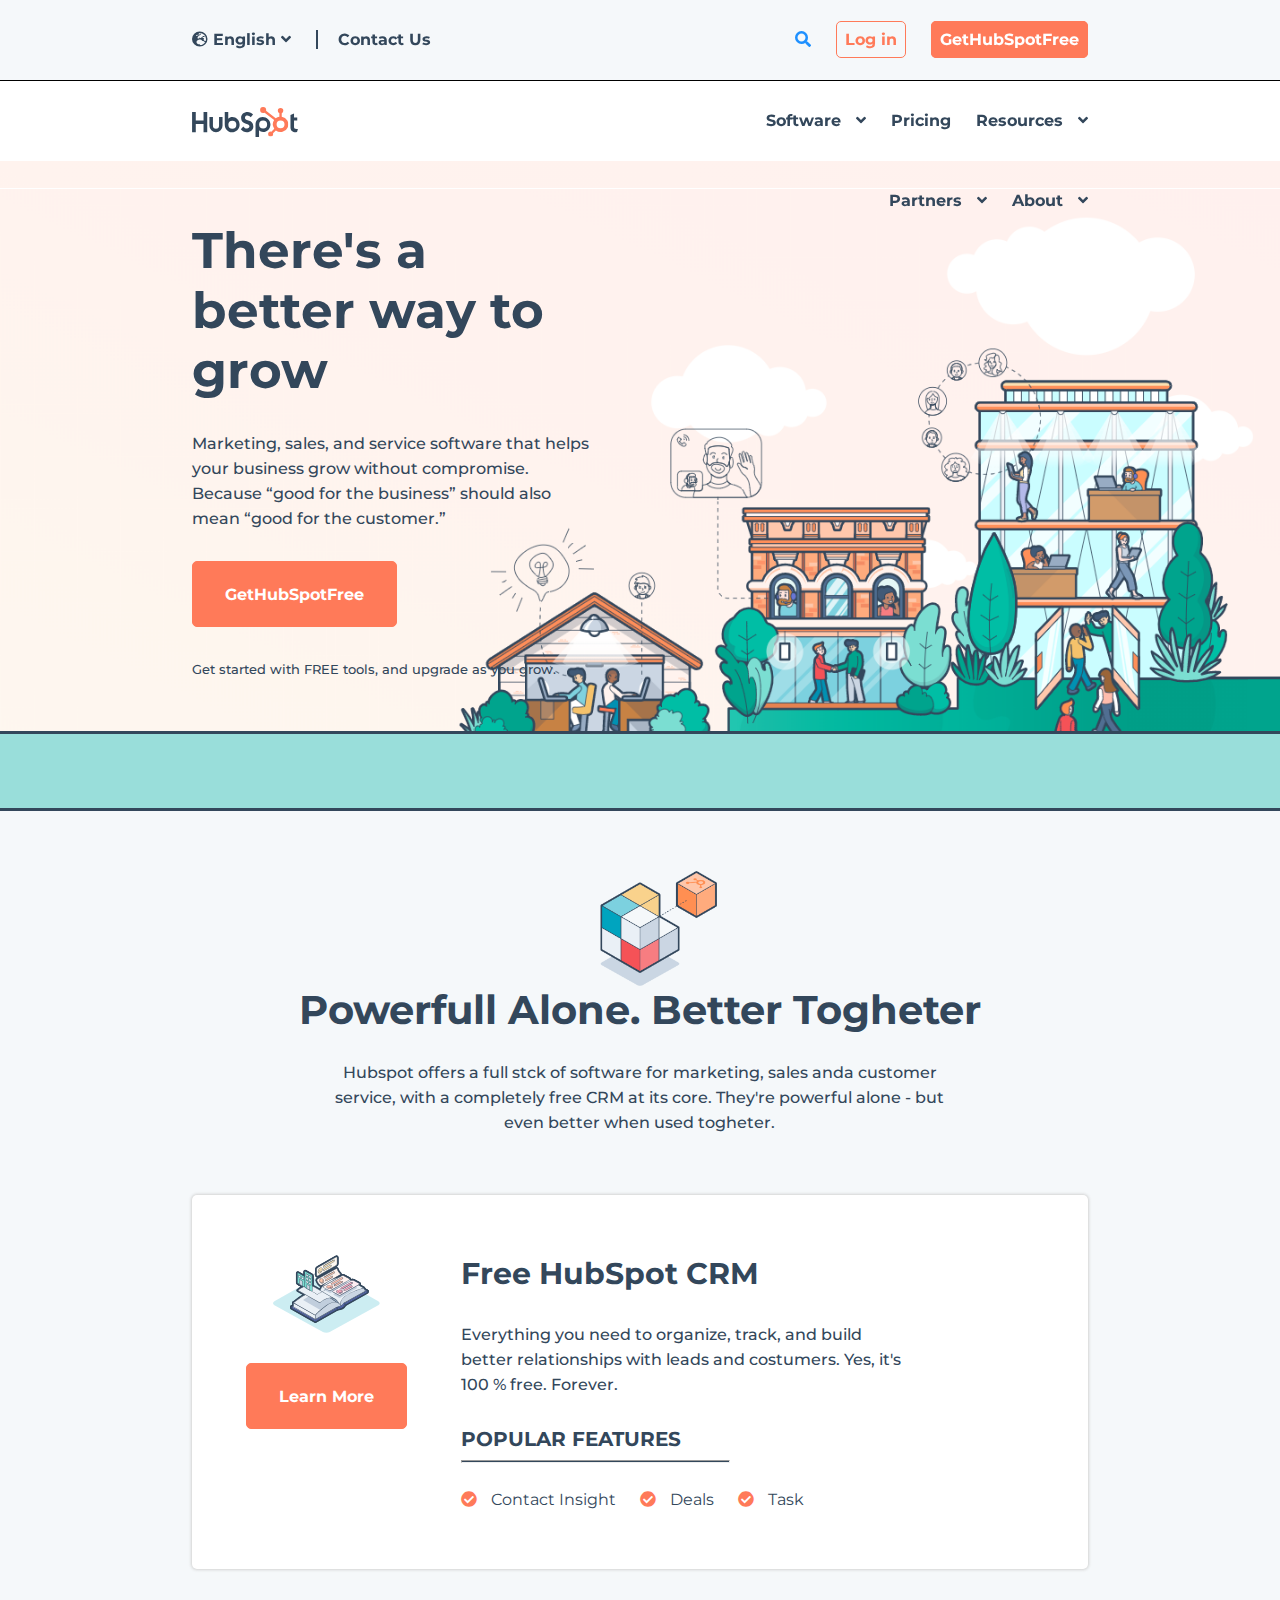
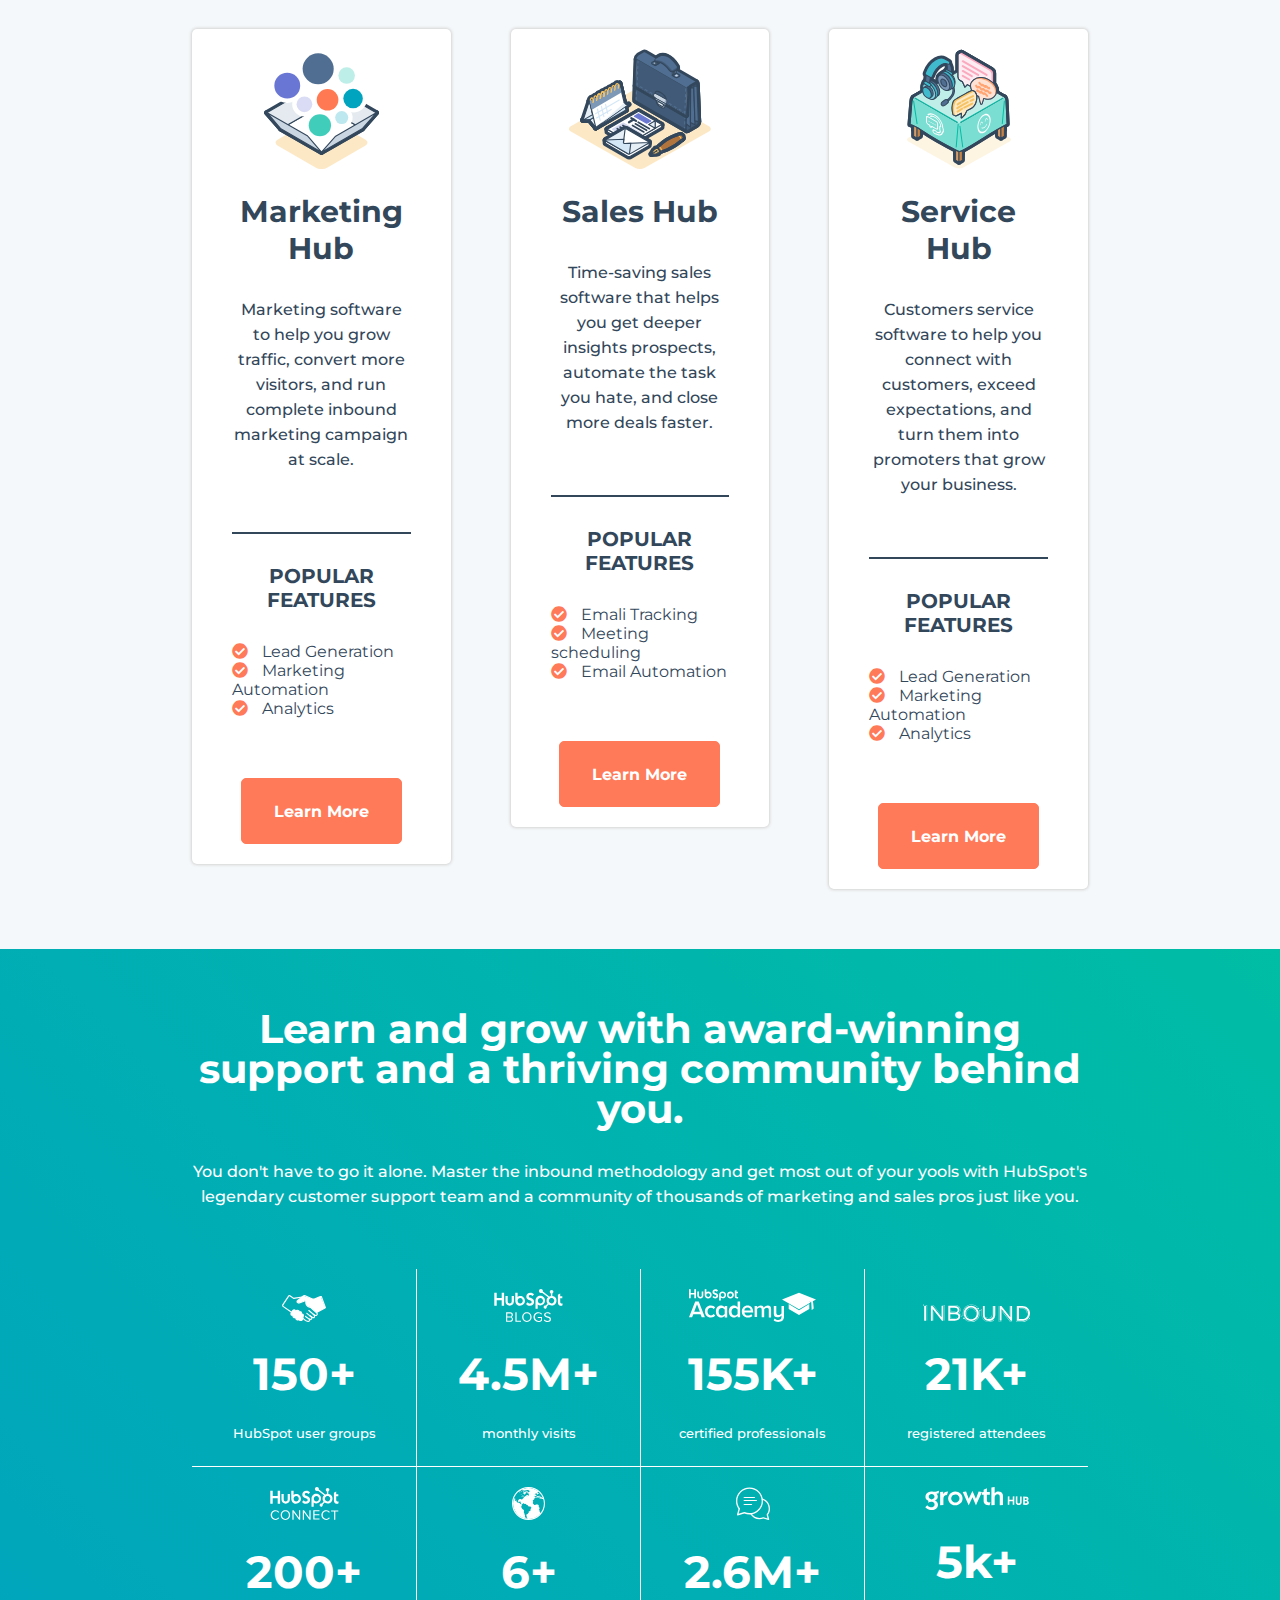
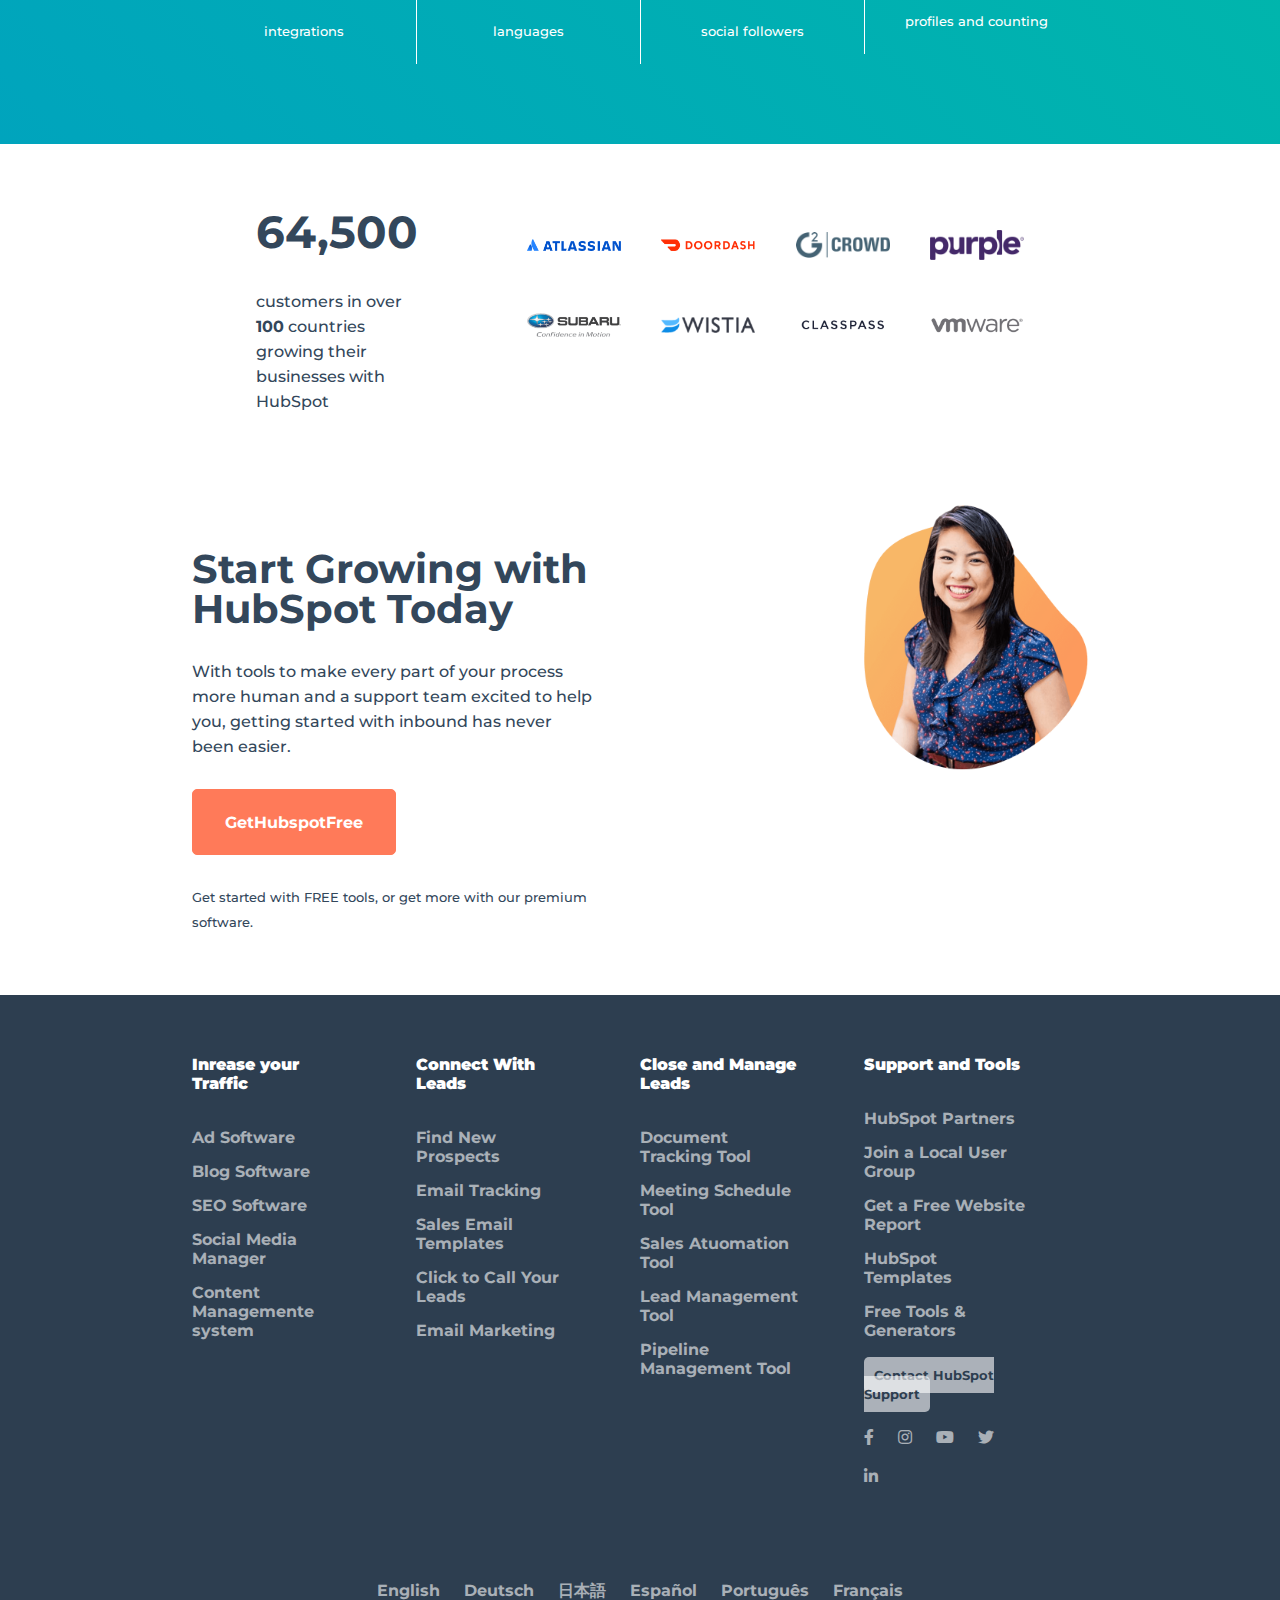
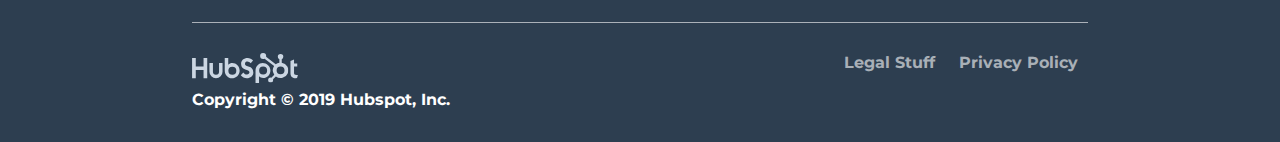
==== commit fb5521e9: "corrections" ====
--- a/index.html
+++ b/index.html
@@ -444,13 +444,23 @@
                         <li><a href="#">Free Tools <span>&amp;</span> Generators</a></li>
                         <li id="gimmespace"><a class="small" id="white-button" href="#">Contact HubSpot Support</a></li>
                         <li>
-                            <a href="#">
-                                <i class="fab fa-facebook-f"></i>
-                                <i class="fab fa-instagram"></i>
-                                <i class="fab fa-youtube"></i>
-                                <i class="fab fa-twitter"></i>
-                                <i class="fab fa-linkedin-in"></i>
-                            </a>
+                            <ol id="social">
+                                <li>
+                                    <a href="#"><i class="fab fa-facebook-f"></i></a>
+                                </li>
+                                <li>
+                                    <a href="#"><i class="fab fa-instagram"></i></a>
+                                </li>
+                                <li>
+                                    <a href="#"><i class="fab fa-youtube"></i></a>
+                                </li>
+                                <li>
+                                    <a href="#"><i class="fab fa-twitter"></i></a>
+                                </li>
+                                <li>
+                                    <a href="#"><i class="fab fa-linkedin-in"></i></a>
+                                </li>
+                            </ol>
                         </li>
                     </ol>
                 </div>
@@ -475,7 +485,7 @@
             <section id="policy">
                 <div class="row container">
                     <div class="column">
-                        <img src="img/logo_gray.svg" alt="HubSpot logo">
+                        <a href="#"><img src="img/logo_gray.svg" alt="HubSpot logo"></a>
                         <p>
                             Copyright <span>&copy;</span> 2019 Hubspot, Inc.
                         </p>
--- a/css/style.css
+++ b/css/style.css
@@ -100,8 +100,16 @@
         z-index: 999;
 }
 
-nav .column{
-    float: left;
+nav .column:first-child{
+    float: left;
+    width: 30%;
+    line-height: 80px;
+    font-weight: 700;
+    height: 80px;
+}
+
+nav .column:last-child{
+    float: right;
     width: 50%;
     line-height: 80px;
     font-weight: 700;
@@ -481,7 +489,9 @@
     font-weight: 700;
 }
 
-#fast-links li:first-child a{
+/* sezione link veloci */
+/* titoli delle varie liste */
+#fast-links li:first-child a:not(#social a){
     color: white;
     font-weight: 900;
 }
@@ -497,14 +507,18 @@
     margin-bottom: 15px;
 }
 
+/* stacco titoli delle lista dal contenut0 */
 #fast-links li:first-child{
     padding-bottom: 20px;
 }
 
-#fast-links i{
-    padding-right: 30px;
-}
-
+/* distanzio icone social */
+#social li{
+    display: inline-block;
+    margin: 0 20px 0 0;
+}
+
+/* bottone bianco ultima lista */
 #white-button{
     padding: 10px;
     background-color: #FFFFFF99;
@@ -512,40 +526,46 @@
     border-radius: 5px;
 }
 
+/* per paddare il bottone devo selezionare l'intero oggetto della lista */
 #gimmespace{
     padding: 10px 0;
 }
 
 
 
-
+/* sezione seleziona lingua */
+/* posiziono lista orizzontale */
 #lang .container{
     border-bottom: 1px solid #FFFFFF99;
     text-align: center;
     margin-bottom: 30px;
 }
 
+/* spazion gli oggetti delle liste - uguale per le sezione successiva */
 #lang li, #policy li{
     padding: 0 10px 20px 10px;
     display: inline-block;
 }
 
+/* sezione policy */
 /* sovrascrivo i margini dati nelle regole generali per evitare che in fondo
 alla pagina si con il margin-bottom di 40px ci sia uno stacco tra sfondo header
 e sfondo body */
 #policy{
     margin-bottom: 0;
 }
-
+/* due colone uguali */
 #policy .column{
     float: left;
     width: 50%;
 }
 
+/* la colonna di dx allinea il suo contenuto a dx */
 #policy .column:last-child{
     text-align: right;
 }
 
+/* testo del copyright */
 #policy p{
     padding-top: 0;
     font-weight: 700;
